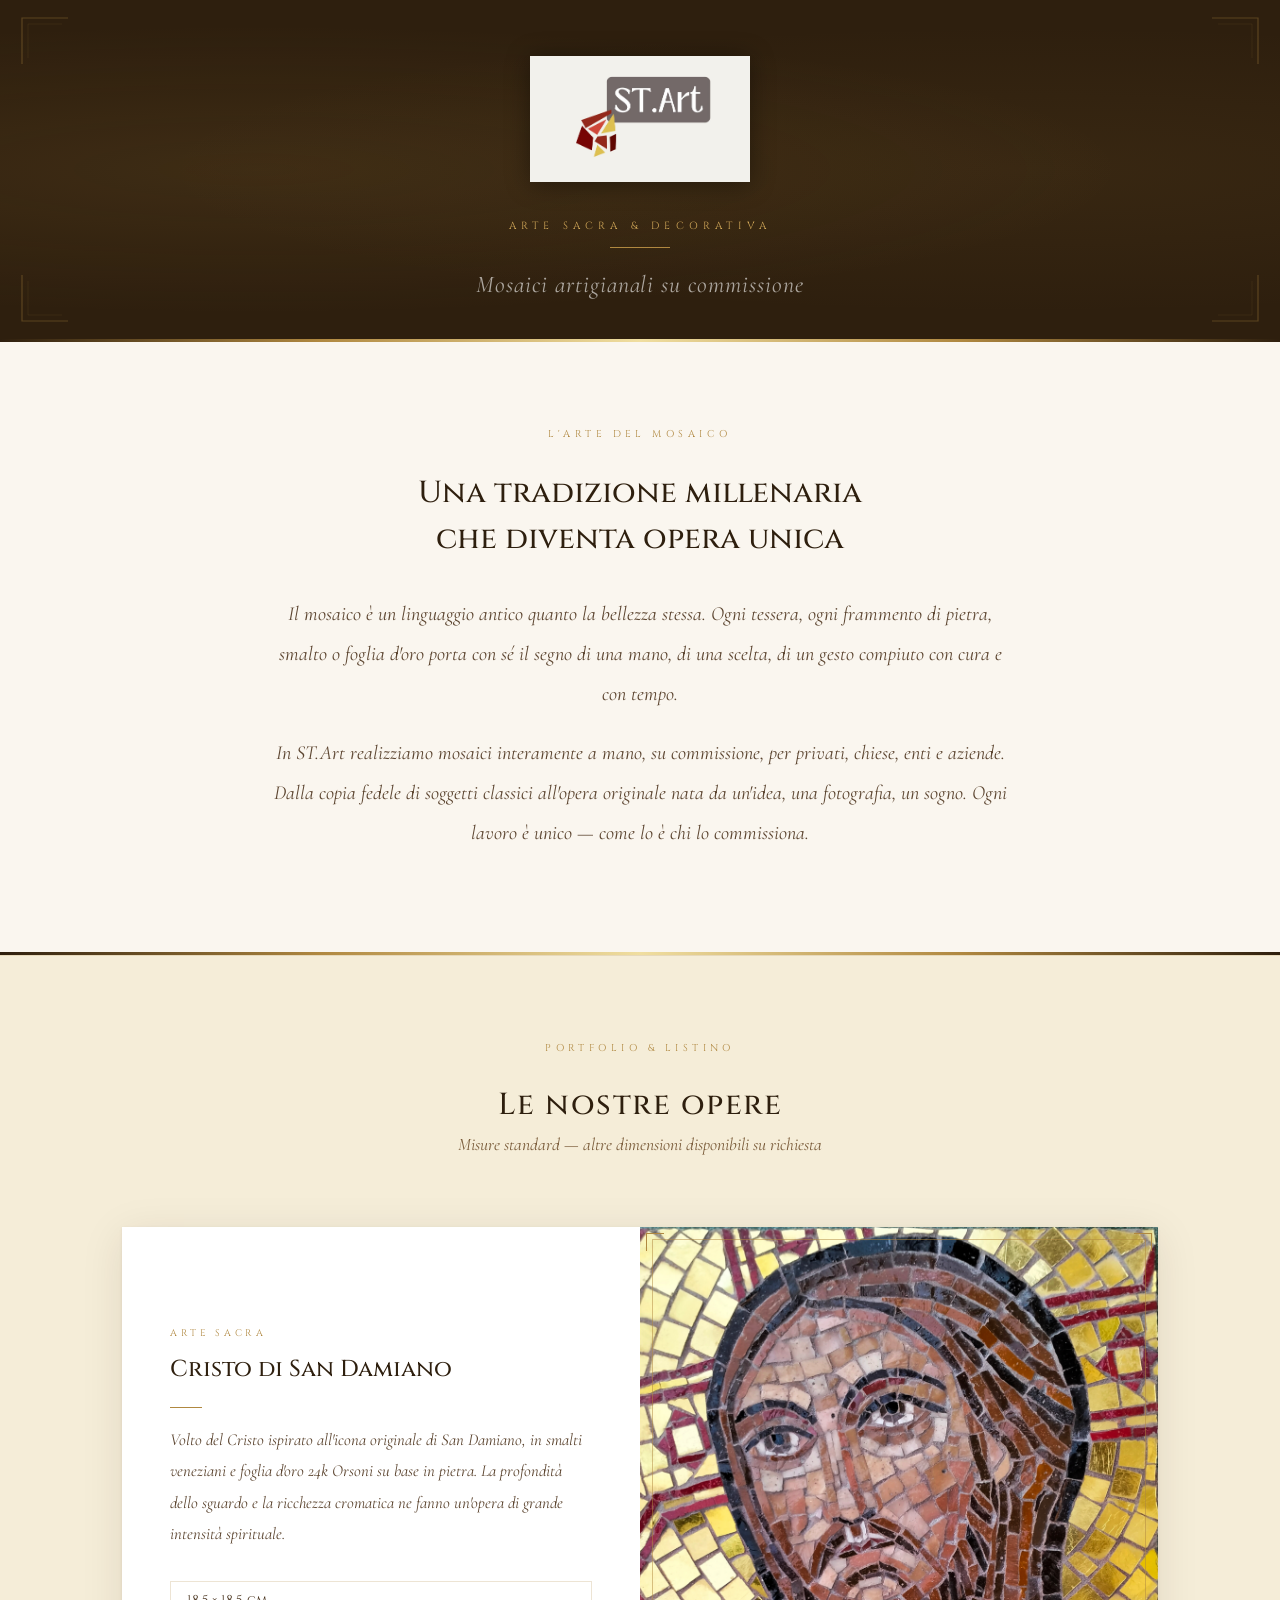
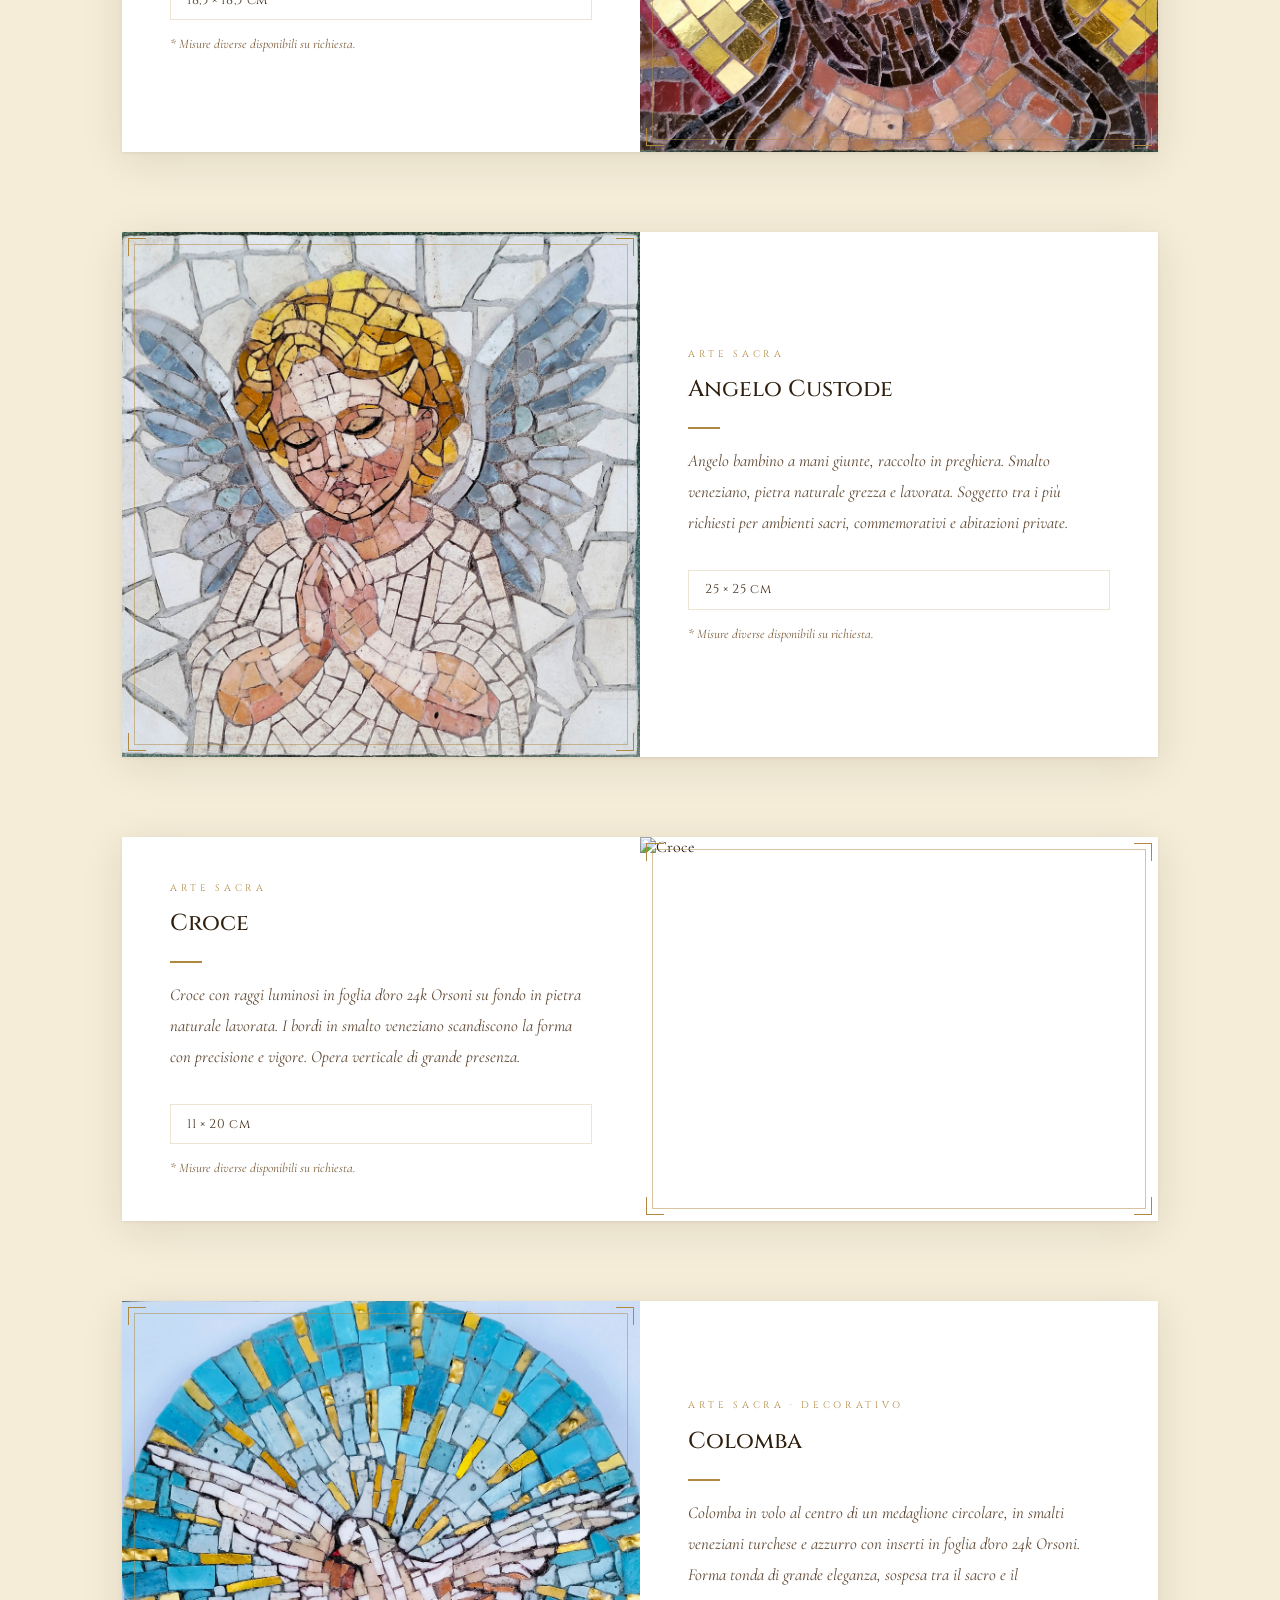
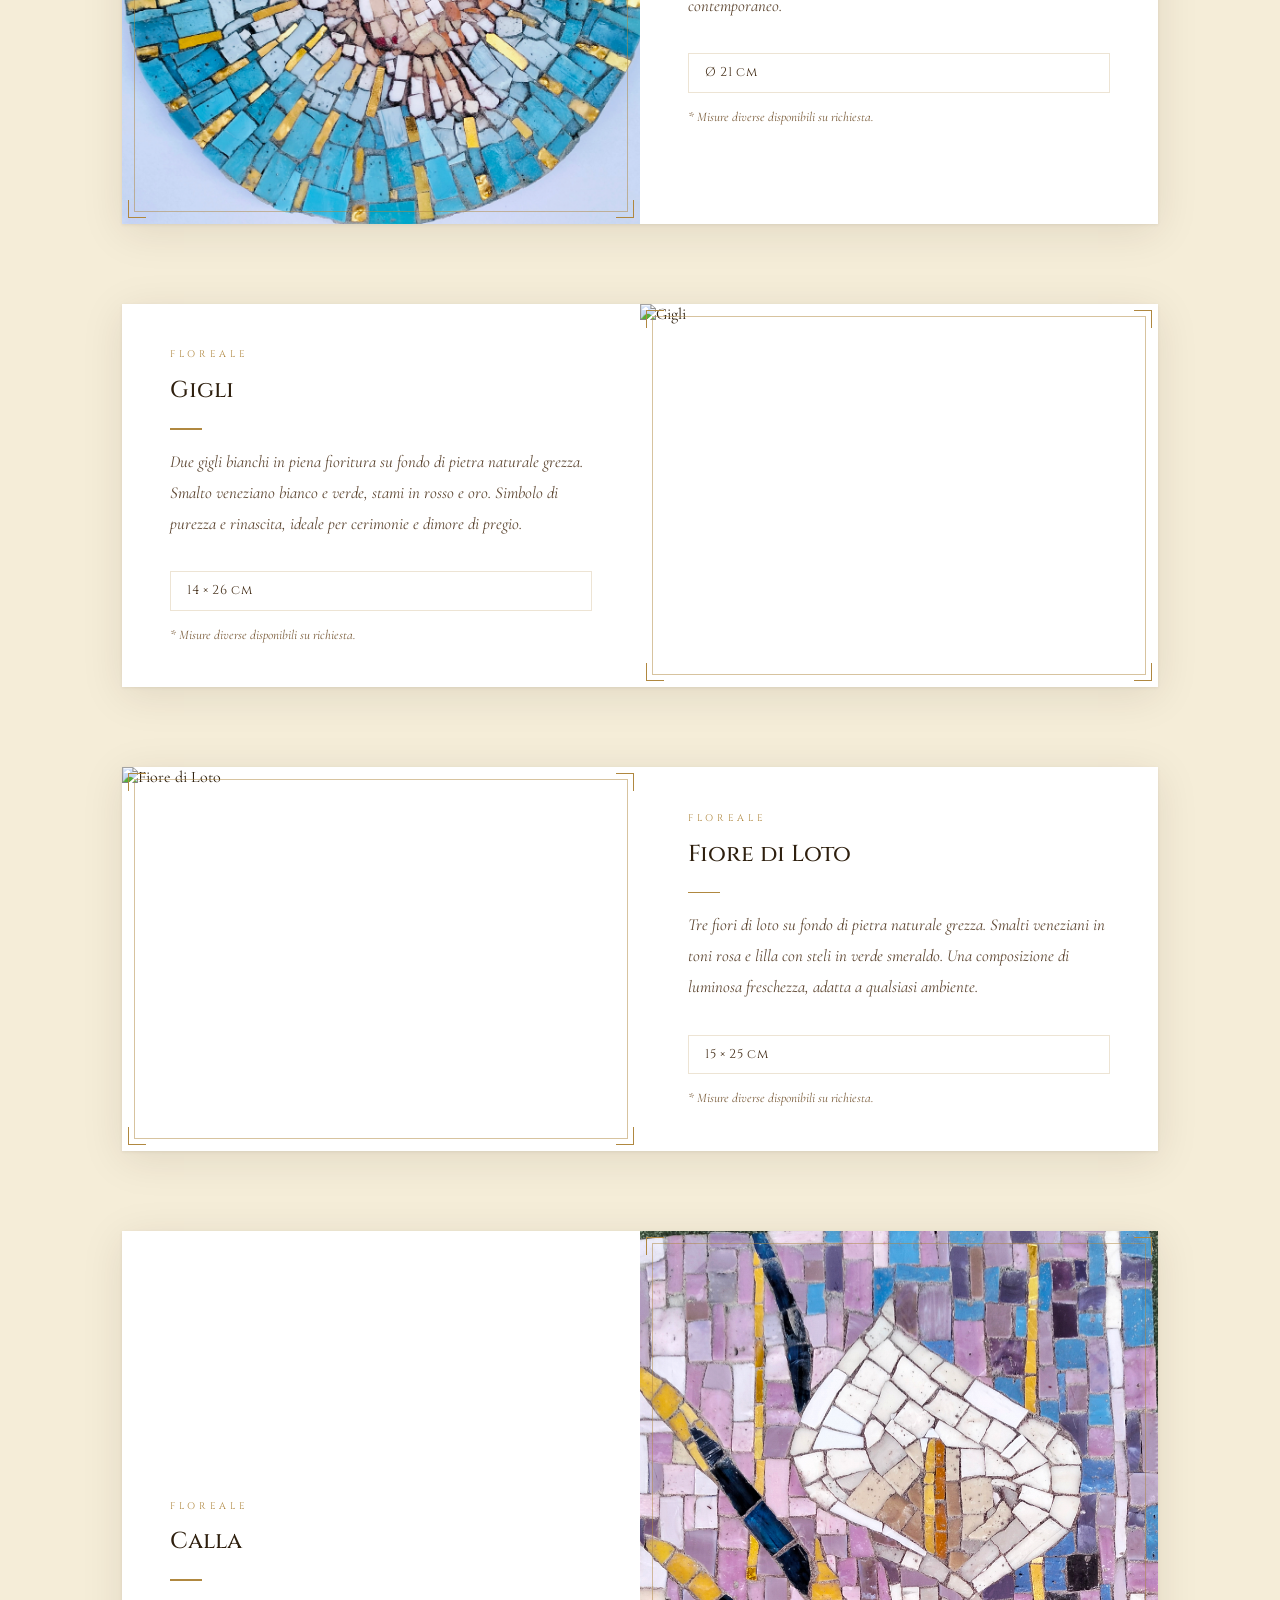
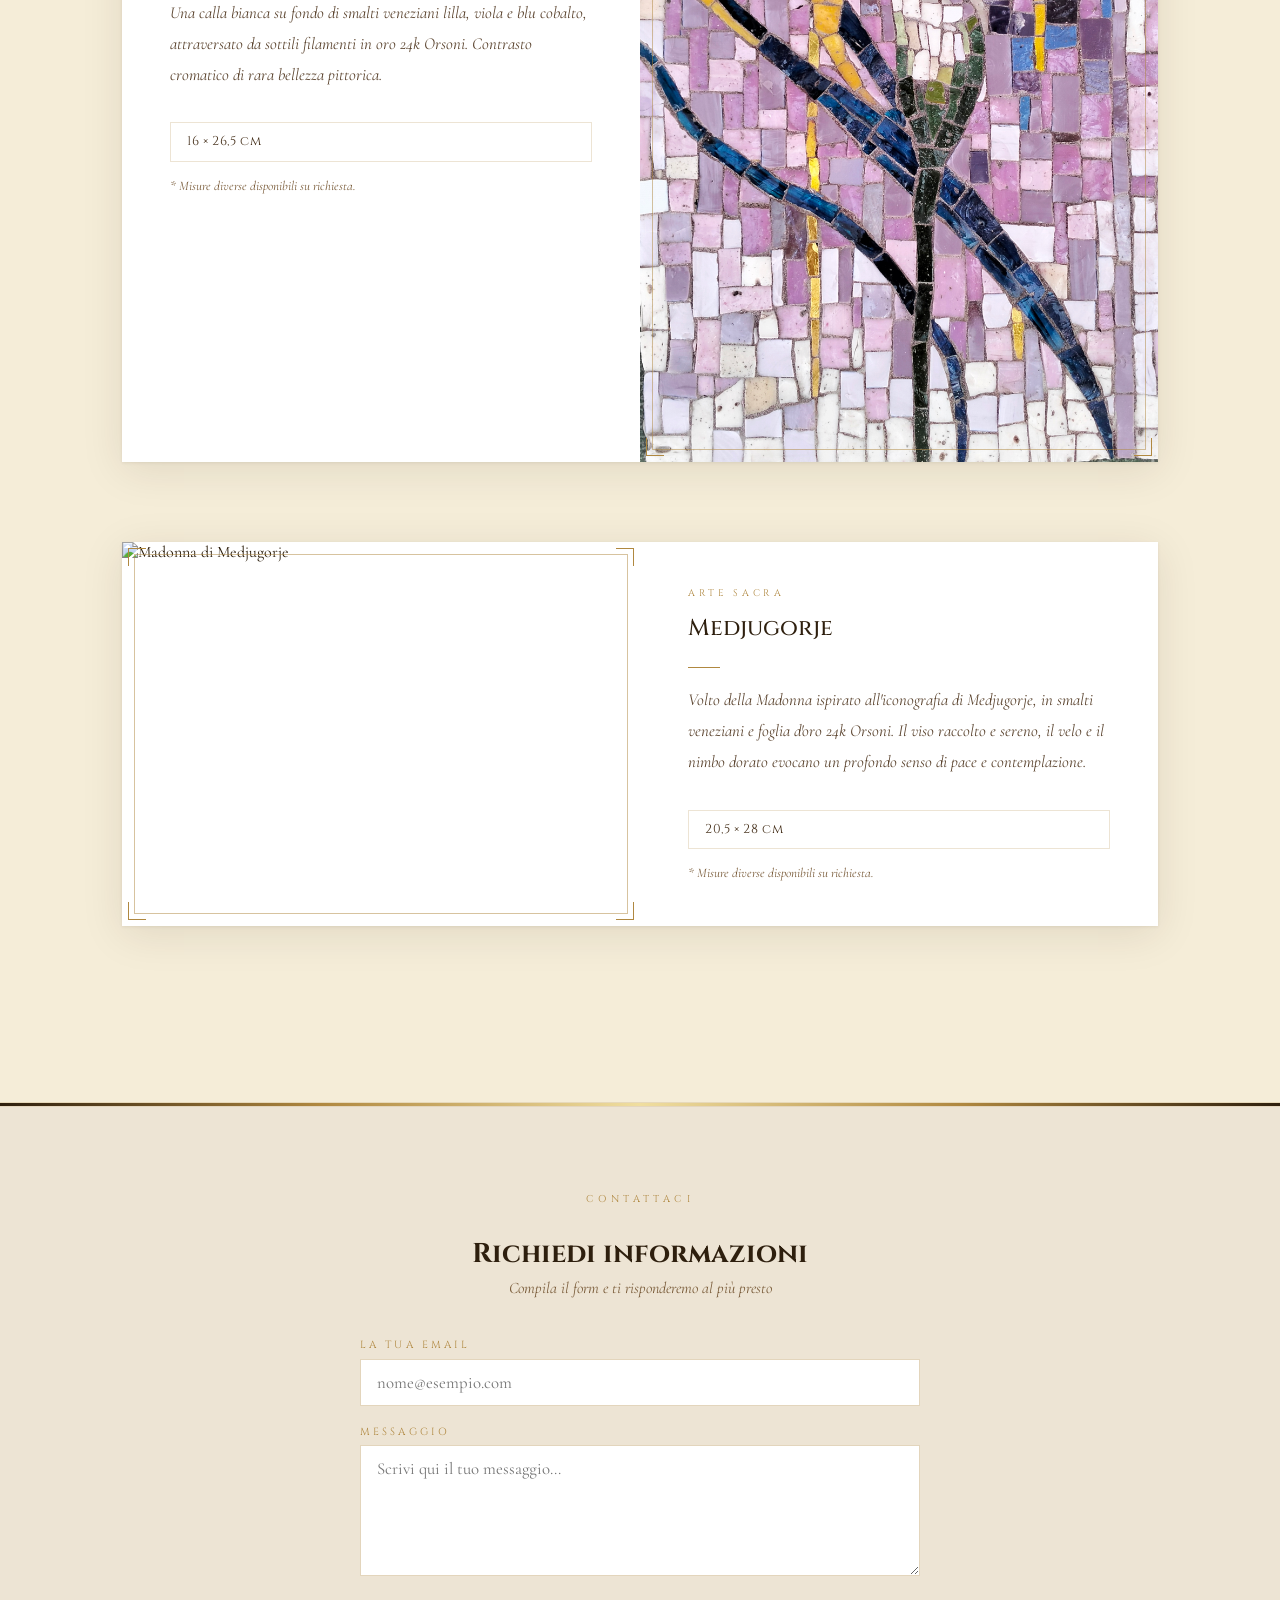
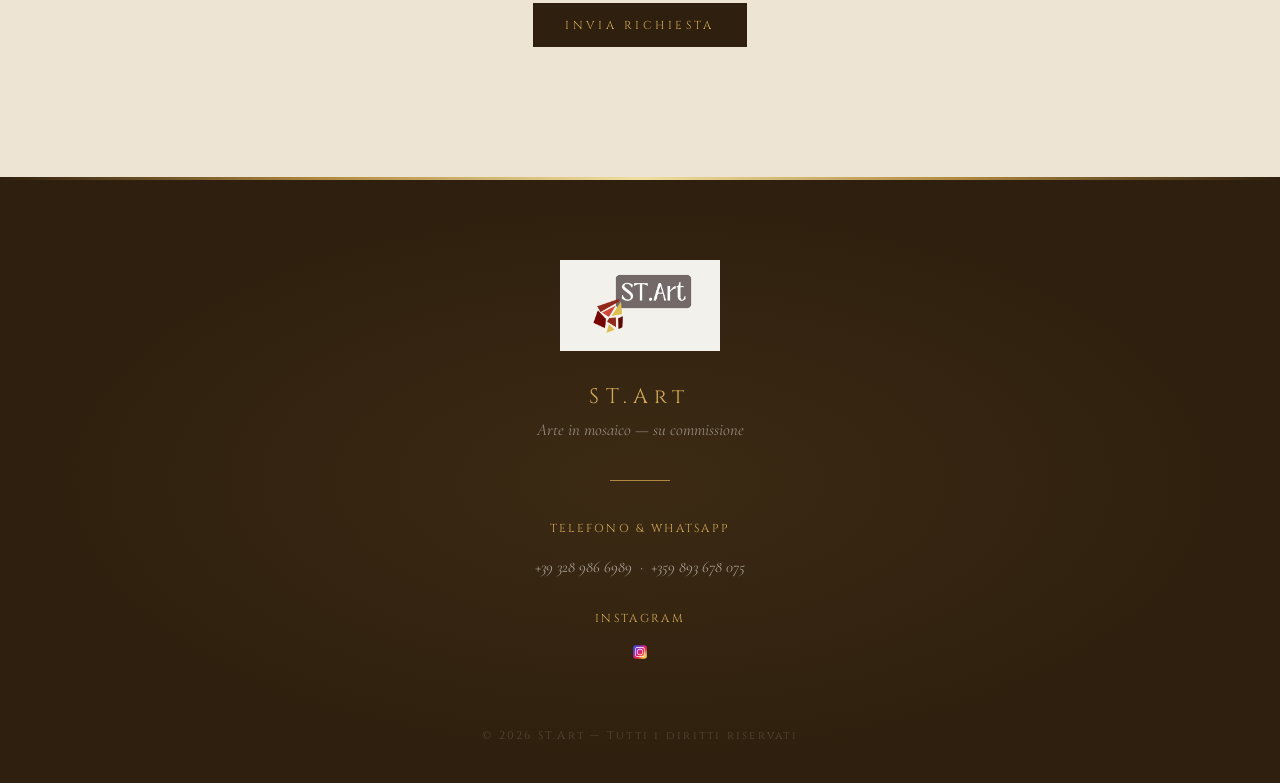
==== index.html @ b6e3ac8e "errore modale corretto" ====
<!DOCTYPE html>
<html lang="it">
<head>
<meta charset="UTF-8">
<meta name="viewport" content="width=device-width, initial-scale=1.0">
<title>ST.Art — Mosaici Artigianali</title>
<link href="https://fonts.googleapis.com/css2?family=Cinzel:wght@400;500;600&family=Cormorant+Garamond:ital,wght@0,300;0,400;0,500;1,300;1,400;1,500&display=swap" rel="stylesheet">
<style>
*, *::before, *::after { box-sizing: border-box; margin: 0; padding: 0; }
:root {
  --oro: #b08840; --oro-luce: #d4aa5a; --oro-pallido: #f0dea0;
  --bruno: #2e1f0e; --bruno-medio: #4a3520; --bruno-chiaro: #7a5c3a;
  --crema: #faf6ef; --crema-scura: #ede4d4; --pergamena: #f5edd8;
  --testo: #2a1c0a; --testo-morbido: #5c4530;
}
html { scroll-behavior: smooth; }
body { font-family: "Cormorant Garamond", Georgia, serif; background: var(--crema); color: var(--testo); overflow-x: hidden; }

/* INTESTAZIONE */
.intestazione { background: var(--bruno); padding: 3.5rem 2rem 2.5rem; text-align: center; position: relative; overflow: hidden; }
.intestazione::before { content: ""; position: absolute; inset: 0; background: radial-gradient(ellipse at 20% 50%, rgba(176,136,64,0.12) 0%, transparent 60%), radial-gradient(ellipse at 80% 50%, rgba(176,136,64,0.08) 0%, transparent 60%); pointer-events: none; }
.ornamento { position: absolute; width: 50px; height: 50px; opacity: 0.35; }
.ornamento svg { width: 100%; height: 100%; }
.ornamento-tl { top: 16px; left: 20px; }
.ornamento-tr { top: 16px; right: 20px; transform: scaleX(-1); }
.ornamento-bl { bottom: 16px; left: 20px; transform: scaleY(-1); }
.ornamento-br { bottom: 16px; right: 20px; transform: scale(-1); }
.logo-wrapper { margin-bottom: 2rem; position: relative; z-index: 1; }
.logo-wrapper img { width: 220px; filter: drop-shadow(0 2px 12px rgba(0,0,0,0.4)); }
.linea-oro { width: 60px; height: 1px; background: var(--oro); margin: 0 auto 1.4rem; }
.intestazione-sottotitolo { font-family: "Cinzel", serif; font-size: 0.65rem; letter-spacing: 0.5em; color: var(--oro-luce); text-transform: uppercase; margin-bottom: 0.9rem; position: relative; z-index: 1; }
.intestazione-claim { font-family: "Cormorant Garamond", serif; font-style: italic; font-size: clamp(1.1rem, 2vw, 1.5rem); color: rgba(255,255,255,0.6); letter-spacing: 0.04em; position: relative; z-index: 1; }

/* BANDA ORO */
.banda-oro { height: 3px; background: linear-gradient(90deg, var(--bruno) 0%, var(--oro) 25%, var(--oro-pallido) 50%, var(--oro) 75%, var(--bruno) 100%); }

/* INTRO */
.intro { max-width: 820px; margin: 0 auto; padding: 5rem 2.5rem; text-align: center; }
.etichetta { display: inline-block; font-family: "Cinzel", serif; font-size: 0.62rem; letter-spacing: 0.45em; color: var(--oro); text-transform: uppercase; margin-bottom: 1.8rem; }
.intro h2 { font-family: "Cinzel", serif; font-size: clamp(1.3rem, 2.5vw, 1.9rem); font-weight: 500; color: var(--bruno); line-height: 1.5; margin-bottom: 2rem; }
.intro p { font-size: clamp(1.05rem, 1.6vw, 1.25rem); line-height: 2; color: var(--testo-morbido); font-style: italic; margin-bottom: 1.2rem; }

/* CATALOGO */
.sfondo-pergamena { background: var(--pergamena); border-top: 1px solid rgba(176,136,64,0.2); border-bottom: 1px solid rgba(176,136,64,0.2); }
.catalogo { padding: 5rem 2rem 6rem; max-width: 1100px; margin: 0 auto; }
.titolo-sezione { text-align: center; margin-bottom: 4.5rem; }
.titolo-sezione h2 { font-family: "Cinzel", serif; font-size: clamp(1.3rem, 2.5vw, 1.9rem); font-weight: 500; color: var(--bruno); margin-bottom: 0.6rem; letter-spacing: 0.05em; }
.titolo-sezione p { font-style: italic; color: var(--bruno-chiaro); font-size: 1.1rem; }

/* OPERA */
.opera { display: grid; grid-template-columns: 1fr 1fr; margin-bottom: 5rem; box-shadow: 0 1px 3px rgba(46,31,14,0.08), 0 8px 40px rgba(46,31,14,0.1); background: #fff; }
.opera:nth-child(even) { direction: rtl; }
.opera:nth-child(even) > * { direction: ltr; }
@media (max-width: 680px) { .opera, .opera:nth-child(even) { grid-template-columns: 1fr; direction: ltr; } }

.opera-foto-wrapper { position: relative; overflow: hidden; cursor: zoom-in; }
.opera-foto-wrapper::before { content: ""; position: absolute; inset: 12px; border: 1px solid rgba(176,136,64,0.5); z-index: 2; pointer-events: none; }
.opera-foto-wrapper img { width: 100%; height: 100%; min-height: 360px; object-fit: cover; display: block; transition: transform 0.7s ease; }
.opera:hover .opera-foto-wrapper img { transform: scale(1.03); }

.angolo { position: absolute; z-index: 3; width: 18px; height: 18px; border-color: var(--oro); border-style: solid; }
.angolo-tl { top: 6px; left: 6px; border-width: 1.5px 0 0 1.5px; }
.angolo-tr { top: 6px; right: 6px; border-width: 1.5px 1.5px 0 0; }
.angolo-bl { bottom: 6px; left: 6px; border-width: 0 0 1.5px 1.5px; }
.angolo-br { bottom: 6px; right: 6px; border-width: 0 1.5px 1.5px 0; }

.opera-scheda { padding: 2.8rem 3rem; display: flex; flex-direction: column; justify-content: center; background: #fff; }
.opera-categoria { font-family: "Cinzel", serif; font-size: 0.6rem; letter-spacing: 0.38em; color: var(--oro); text-transform: uppercase; margin-bottom: 0.9rem; }
.opera-titolo { font-family: "Cinzel", serif; font-size: clamp(1.1rem, 1.8vw, 1.45rem); font-weight: 500; color: var(--bruno); line-height: 1.3; margin-bottom: 0.4rem; }
.opera-separatore { width: 32px; height: 1.5px; background: var(--oro); margin: 1rem 0; }
.opera-desc { font-size: 1.05rem; line-height: 1.85; color: var(--testo-morbido); font-style: italic; margin-bottom: 2rem; }
.varianti { border: 1px solid var(--crema-scura); }
.variante { padding: 0.65rem 1rem; border-bottom: 1px solid var(--crema-scura); }
.variante:last-child { border-bottom: none; }
.variante-misura { font-family: "Cinzel", serif; font-size: 0.8rem; color: var(--bruno-medio); letter-spacing: 0.05em; }
.nota-prezzi { font-size: 0.82rem; font-style: italic; color: var(--bruno-chiaro); margin-top: 1rem; }

/* LIGHTBOX */
#lb-overlay {
  display: none; position: fixed; inset: 0; z-index: 99999;
  background: rgba(8,4,1,0.96);
  justify-content: center; align-items: center;
  padding: 1rem;
}
#lb-overlay.open { display: flex; }
#lb-box {
  position: relative; display: flex; flex-direction: column;
  align-items: center; gap: 0.8rem;
  max-width: 92vw; max-height: 92vh;
}
#lb-overlay img {
  max-width: 88vw; max-height: 82vh;
  object-fit: contain; display: block;
  box-shadow: 0 0 60px rgba(176,136,64,0.2);
}
#lb-close {
  font-family: "Cinzel", serif; font-size: 0.7rem;
  letter-spacing: 0.35em; text-transform: uppercase;
  color: var(--oro-luce); background: transparent;
  border: 1px solid rgba(176,136,64,0.5);
  padding: 0.35rem 1rem; cursor: pointer;
  align-self: flex-end;
}
#lb-close:hover { background: rgba(176,136,64,0.1); }

/* FORM */
.form-section { background: var(--crema-scura); padding: 5rem 2rem; border-top: 1px solid rgba(176,136,64,0.15); }
.form-inner { max-width: 560px; margin: 0 auto; text-align: center; }
.form-inner h2 { font-family: "Cinzel", serif; font-size: clamp(1.2rem, 2.5vw, 1.7rem); color: var(--bruno); margin-bottom: 0.4rem; }
.form-sottotitolo { font-style: italic; color: var(--bruno-chiaro); font-size: 1rem; margin-bottom: 2.5rem; }
.form-contatti { display: flex; flex-direction: column; gap: 1.2rem; text-align: left; }
.form-gruppo { display: flex; flex-direction: column; gap: 0.4rem; }
.form-label { font-family: "Cinzel", serif; font-size: 0.65rem; letter-spacing: 0.3em; text-transform: uppercase; color: var(--oro); }
.form-input { font-family: "Cormorant Garamond", serif; font-size: 1.05rem; padding: 0.75rem 1rem; border: 1px solid rgba(176,136,64,0.35); background: #fff; color: var(--testo); outline: none; transition: border-color 0.2s; width: 100%; }
.form-input:focus { border-color: var(--oro); }
textarea.form-input { resize: vertical; min-height: 130px; }
.form-btn { font-family: "Cinzel", serif; font-size: 0.72rem; letter-spacing: 0.3em; text-transform: uppercase; padding: 0.9rem 2rem; background: var(--bruno); color: var(--oro-luce); border: none; cursor: pointer; transition: background 0.25s; align-self: center; margin-top: 0.5rem; }
.form-btn:hover { background: var(--bruno-medio); }
.form-btn:disabled { opacity: 0.6; cursor: not-allowed; }
.form-feedback { font-style: italic; font-size: 0.95rem; text-align: center; min-height: 1.4rem; margin-top: 0.5rem; }

/* FOOTER */
.chiusura { background: var(--bruno); padding: 5rem 2rem 2.5rem; text-align: center; position: relative; overflow: hidden; }
.chiusura::before { content: ""; position: absolute; inset: 0; background: radial-gradient(ellipse at center, rgba(176,136,64,0.1) 0%, transparent 70%); }
.chiusura-logo { width: 160px; margin: 0 auto 2rem; position: relative; z-index: 1; display: block; }
.chiusura-nome { font-family: "Cinzel", serif; font-size: 1.3rem; color: var(--oro-luce); letter-spacing: 0.3em; margin-bottom: 0.5rem; position: relative; z-index: 1; }
.chiusura-claim { font-style: italic; color: rgba(255,255,255,0.45); font-size: 1.05rem; margin-bottom: 2.5rem; position: relative; z-index: 1; }
.chiusura-contatti { line-height: 2.8; color: rgba(255,255,255,0.55); font-style: italic; position: relative; z-index: 1; }
.chiusura-contatti strong { color: var(--oro-luce); font-style: normal; font-family: "Cinzel", serif; font-size: 0.72rem; letter-spacing: 0.2em; text-transform: uppercase; font-weight: 400; display: block; margin-top: 0.8rem; }
.chiusura-contatti a { color: rgba(255,255,255,0.6); text-decoration: none; display: inline-flex; align-items: center; gap: 0.5rem; }
.chiusura-contatti a:hover { color: var(--oro-luce); }
.insta-icon { width: 20px; height: 20px; vertical-align: middle; }
.chiusura-copy { margin-top: 3rem; font-size: 0.7rem; color: rgba(255,255,255,0.18); font-family: "Cinzel", serif; letter-spacing: 0.2em; position: relative; z-index: 1; }
</style>
</head>
<body>

<!-- INTESTAZIONE -->
<header class="intestazione">
  <div class="ornamento ornamento-tl"><svg viewBox="0 0 50 50" fill="none"><path d="M2 48L2 2L48 2" stroke="#b08840" stroke-width="1.2"/><path d="M8 42L8 8L42 8" stroke="#b08840" stroke-width="0.6" opacity="0.5"/></svg></div>
  <div class="ornamento ornamento-tr"><svg viewBox="0 0 50 50" fill="none"><path d="M2 48L2 2L48 2" stroke="#b08840" stroke-width="1.2"/><path d="M8 42L8 8L42 8" stroke="#b08840" stroke-width="0.6" opacity="0.5"/></svg></div>
  <div class="ornamento ornamento-bl"><svg viewBox="0 0 50 50" fill="none"><path d="M2 48L2 2L48 2" stroke="#b08840" stroke-width="1.2"/><path d="M8 42L8 8L42 8" stroke="#b08840" stroke-width="0.6" opacity="0.5"/></svg></div>
  <div class="ornamento ornamento-br"><svg viewBox="0 0 50 50" fill="none"><path d="M2 48L2 2L48 2" stroke="#b08840" stroke-width="1.2"/><path d="M8 42L8 8L42 8" stroke="#b08840" stroke-width="0.6" opacity="0.5"/></svg></div>
  <div class="logo-wrapper">
    <img src="[data-uri]" alt="ST.Art">
  </div>
  <p class="intestazione-sottotitolo">Arte sacra &amp; decorativa</p>
  <div class="linea-oro"></div>
  <p class="intestazione-claim">Mosaici artigianali su commissione</p>
</header>

<div class="banda-oro"></div>

<!-- INTRO -->
<section class="intro">
  <span class="etichetta">L'arte del mosaico</span>
  <h2>Una tradizione millenaria<br>che diventa opera unica</h2>
  <p>Il mosaico è un linguaggio antico quanto la bellezza stessa. Ogni tessera, ogni frammento di pietra, smalto o foglia d'oro porta con sé il segno di una mano, di una scelta, di un gesto compiuto con cura e con tempo.</p>
  <p>In ST.Art realizziamo mosaici interamente a mano, su commissione, per privati, chiese, enti e aziende. Dalla copia fedele di soggetti classici all'opera originale nata da un'idea, una fotografia, un sogno. Ogni lavoro è unico — come lo è chi lo commissiona.</p>
</section>

<div class="banda-oro"></div>

<!-- CATALOGO -->
<div class="sfondo-pergamena">
<section class="catalogo">
  <div class="titolo-sezione">
    <span class="etichetta">Portfolio &amp; listino</span>
    <h2>Le nostre opere</h2>
    <p>Misure standard — altre dimensioni disponibili su richiesta</p>
  </div>

  <article class="opera">
    <div class="opera-foto-wrapper" onclick="apriLb(this)">
      <div class="angolo angolo-tl"></div><div class="angolo angolo-tr"></div><div class="angolo angolo-bl"></div><div class="angolo angolo-br"></div>
      <img src="immagini/gesusandamiano.jpg" alt="Cristo di San Damiano">
    </div>
    <div class="opera-scheda">
      <div class="opera-categoria">Arte Sacra</div>
      <h3 class="opera-titolo">Cristo di San Damiano</h3>
      <div class="opera-separatore"></div>
      <p class="opera-desc">Volto del Cristo ispirato all'icona originale di San Damiano, in smalti veneziani e foglia d'oro 24k Orsoni su base in pietra. La profondità dello sguardo e la ricchezza cromatica ne fanno un'opera di grande intensità spirituale.</p>
      <div class="varianti"><div class="variante"><div class="variante-misura">18,5 × 18,5 cm</div></div></div>
      <p class="nota-prezzi">* Misure diverse disponibili su richiesta.</p>
    </div>
  </article>

  <article class="opera">
    <div class="opera-foto-wrapper" onclick="apriLb(this)">
      <div class="angolo angolo-tl"></div><div class="angolo angolo-tr"></div><div class="angolo angolo-bl"></div><div class="angolo angolo-br"></div>
      <img src="immagini/angelo.jpg" alt="Angelo Custode">
    </div>
    <div class="opera-scheda">
      <div class="opera-categoria">Arte Sacra</div>
      <h3 class="opera-titolo">Angelo Custode</h3>
      <div class="opera-separatore"></div>
      <p class="opera-desc">Angelo bambino a mani giunte, raccolto in preghiera. Smalto veneziano, pietra naturale grezza e lavorata. Soggetto tra i più richiesti per ambienti sacri, commemorativi e abitazioni private.</p>
      <div class="varianti"><div class="variante"><div class="variante-misura">25 × 25 cm</div></div></div>
      <p class="nota-prezzi">* Misure diverse disponibili su richiesta.</p>
    </div>
  </article>

  <article class="opera">
    <div class="opera-foto-wrapper" onclick="apriLb(this)">
      <div class="angolo angolo-tl"></div><div class="angolo angolo-tr"></div><div class="angolo angolo-bl"></div><div class="angolo angolo-br"></div>
      <img src="immagini/croce.jpg" alt="Croce">
    </div>
    <div class="opera-scheda">
      <div class="opera-categoria">Arte Sacra</div>
      <h3 class="opera-titolo">Croce</h3>
      <div class="opera-separatore"></div>
      <p class="opera-desc">Croce con raggi luminosi in foglia d'oro 24k Orsoni su fondo in pietra naturale lavorata. I bordi in smalto veneziano scandiscono la forma con precisione e vigore. Opera verticale di grande presenza.</p>
      <div class="varianti"><div class="variante"><div class="variante-misura">11 × 20 cm</div></div></div>
      <p class="nota-prezzi">* Misure diverse disponibili su richiesta.</p>
    </div>
  </article>

  <article class="opera">
    <div class="opera-foto-wrapper" onclick="apriLb(this)">
      <div class="angolo angolo-tl"></div><div class="angolo angolo-tr"></div><div class="angolo angolo-bl"></div><div class="angolo angolo-br"></div>
      <img src="immagini/colomba.jpg" alt="Colomba">
    </div>
    <div class="opera-scheda">
      <div class="opera-categoria">Arte Sacra · Decorativo</div>
      <h3 class="opera-titolo">Colomba</h3>
      <div class="opera-separatore"></div>
      <p class="opera-desc">Colomba in volo al centro di un medaglione circolare, in smalti veneziani turchese e azzurro con inserti in foglia d'oro 24k Orsoni. Forma tonda di grande eleganza, sospesa tra il sacro e il contemporaneo.</p>
      <div class="varianti"><div class="variante"><div class="variante-misura">Ø 21 cm</div></div></div>
      <p class="nota-prezzi">* Misure diverse disponibili su richiesta.</p>
    </div>
  </article>

  <article class="opera">
    <div class="opera-foto-wrapper" onclick="apriLb(this)">
      <div class="angolo angolo-tl"></div><div class="angolo angolo-tr"></div><div class="angolo angolo-bl"></div><div class="angolo angolo-br"></div>
      <img src="immagini/giglio.jpg" alt="Gigli">
    </div>
    <div class="opera-scheda">
      <div class="opera-categoria">Floreale</div>
      <h3 class="opera-titolo">Gigli</h3>
      <div class="opera-separatore"></div>
      <p class="opera-desc">Due gigli bianchi in piena fioritura su fondo di pietra naturale grezza. Smalto veneziano bianco e verde, stami in rosso e oro. Simbolo di purezza e rinascita, ideale per cerimonie e dimore di pregio.</p>
      <div class="varianti"><div class="variante"><div class="variante-misura">14 × 26 cm</div></div></div>
      <p class="nota-prezzi">* Misure diverse disponibili su richiesta.</p>
    </div>
  </article>

  <article class="opera">
    <div class="opera-foto-wrapper" onclick="apriLb(this)">
      <div class="angolo angolo-tl"></div><div class="angolo angolo-tr"></div><div class="angolo angolo-bl"></div><div class="angolo angolo-br"></div>
      <img src="immagini/fiorediloto.jpg" alt="Fiore di Loto">
    </div>
    <div class="opera-scheda">
      <div class="opera-categoria">Floreale</div>
      <h3 class="opera-titolo">Fiore di Loto</h3>
      <div class="opera-separatore"></div>
      <p class="opera-desc">Tre fiori di loto su fondo di pietra naturale grezza. Smalti veneziani in toni rosa e lilla con steli in verde smeraldo. Una composizione di luminosa freschezza, adatta a qualsiasi ambiente.</p>
      <div class="varianti"><div class="variante"><div class="variante-misura">15 × 25 cm</div></div></div>
      <p class="nota-prezzi">* Misure diverse disponibili su richiesta.</p>
    </div>
  </article>

  <article class="opera">
    <div class="opera-foto-wrapper" onclick="apriLb(this)">
      <div class="angolo angolo-tl"></div><div class="angolo angolo-tr"></div><div class="angolo angolo-bl"></div><div class="angolo angolo-br"></div>
      <img src="immagini/callafondoviola.jpg" alt="Calla">
    </div>
    <div class="opera-scheda">
      <div class="opera-categoria">Floreale</div>
      <h3 class="opera-titolo">Calla</h3>
      <div class="opera-separatore"></div>
      <p class="opera-desc">Una calla bianca su fondo di smalti veneziani lilla, viola e blu cobalto, attraversato da sottili filamenti in oro 24k Orsoni. Contrasto cromatico di rara bellezza pittorica.</p>
      <div class="varianti"><div class="variante"><div class="variante-misura">16 × 26,5 cm</div></div></div>
      <p class="nota-prezzi">* Misure diverse disponibili su richiesta.</p>
    </div>
  </article>

  <article class="opera">
    <div class="opera-foto-wrapper" onclick="apriLb(this)">
      <div class="angolo angolo-tl"></div><div class="angolo angolo-tr"></div><div class="angolo angolo-bl"></div><div class="angolo angolo-br"></div>
      <img src="immagini/madonna_medjugorie.jpg" alt="Madonna di Medjugorje">
    </div>
    <div class="opera-scheda">
      <div class="opera-categoria">Arte Sacra</div>
      <h3 class="opera-titolo">Medjugorje</h3>
      <div class="opera-separatore"></div>
      <p class="opera-desc">Volto della Madonna ispirato all'iconografia di Medjugorje, in smalti veneziani e foglia d'oro 24k Orsoni. Il viso raccolto e sereno, il velo e il nimbo dorato evocano un profondo senso di pace e contemplazione.</p>
      <div class="varianti"><div class="variante"><div class="variante-misura">20,5 × 28 cm</div></div></div>
      <p class="nota-prezzi">* Misure diverse disponibili su richiesta.</p>
    </div>
  </article>

</section>
</div>

<div class="banda-oro"></div>

<!-- FORM CONTATTI -->
<section class="form-section">
  <div class="form-inner">
    <span class="etichetta">Contattaci</span>
    <h2>Richiedi informazioni</h2>
    <p class="form-sottotitolo">Compila il form e ti risponderemo al più presto</p>
    <form class="form-contatti" onsubmit="inviaForm(event)">
      <div class="form-gruppo">
        <label class="form-label">La tua email</label>
        <input type="email" class="form-input" placeholder="nome@esempio.com" required id="f-email">
      </div>
      <div class="form-gruppo">
        <label class="form-label">Messaggio</label>
        <textarea class="form-input" id="f-msg" rows="5" placeholder="Scrivi qui il tuo messaggio..." required></textarea>
      </div>
      <button type="submit" class="form-btn" id="f-btn">Invia richiesta</button>
      <p class="form-feedback" id="form-feedback"></p>
    </form>
  </div>
</section>

<div class="banda-oro"></div>

<!-- FOOTER -->
<footer class="chiusura">
  <img class="chiusura-logo" src="[data-uri]" alt="ST.Art">
  <div class="chiusura-nome">ST.Art</div>
  <p class="chiusura-claim">Arte in mosaico — su commissione</p>
  <div class="linea-oro" style="margin-bottom:2rem;"></div>
  <div class="chiusura-contatti">
    <strong>Telefono &amp; WhatsApp</strong>
    +39 328 986 6989 &nbsp;·&nbsp; +359 893 678 075
    <strong>Instagram</strong>
    <a href="https://www.instagram.com/st.art_mosaici" target="_blank" rel="noopener">
      <img class="insta-icon" src="[data-uri]" alt="Instagram">
    </a>
  </div>
  <div class="chiusura-copy">© 2026 ST.Art — Tutti i diritti riservati</div>
</footer>

<!-- LIGHTBOX -->
<div id="lb-overlay">
  <div id="lb-box">
    <button id="lb-close">✕ Chiudi</button>
    <img id="lb-img" src="" alt="Opera in dettaglio">
  </div>
</div>

<!-- EmailJS -->
<script src="https://cdn.jsdelivr.net/npm/@emailjs/browser@4/dist/email.min.js"></script>
<script>
  emailjs.init({ publicKey: "YOUR_PUBLIC_KEY" });

  // LIGHTBOX — semplice e diretto
  var lbOverlay, lbImg, lbClose;

  function apriLb(wrapper) {
    lbImg.src = wrapper.querySelector("img").src;
    lbOverlay.classList.add("open");
    document.body.style.overflow = "hidden";
  }

  function chiudiLb() {
    lbOverlay.classList.remove("open");
    lbImg.src = "";
    document.body.style.overflow = "";
  }

  document.addEventListener("DOMContentLoaded", function() {
    lbOverlay = document.getElementById("lb-overlay");
    lbImg     = document.getElementById("lb-img");
    lbClose   = document.getElementById("lb-close");

    lbClose.addEventListener("click", chiudiLb);
    lbOverlay.addEventListener("click", function(e) {
      if (e.target === lbOverlay) chiudiLb();
    });
    document.addEventListener("keydown", function(e) {
      if (e.key === "Escape") chiudiLb();
    });
  });

  // FORM
  function inviaForm(e) {
    e.preventDefault();
    var btn      = document.getElementById("f-btn");
    var feedback = document.getElementById("form-feedback");
    btn.textContent = "Invio in corso...";
    btn.disabled = true;
    emailjs.send("YOUR_SERVICE_ID", "YOUR_TEMPLATE_ID", {
      from_email: document.getElementById("f-email").value,
      message:    document.getElementById("f-msg").value
    }).then(function() {
      feedback.style.color = "#b08840";
      feedback.textContent = "Messaggio inviato con successo!";
      e.target.reset();
      btn.textContent = "Invia richiesta";
      btn.disabled = false;
    }, function() {
      feedback.style.color = "#c0392b";
      feedback.textContent = "Errore nell\'invio. Scrivi a info.start.lab@gmail.com";
      btn.textContent = "Invia richiesta";
      btn.disabled = false;
    });
  }
</script>
</body>
</html>
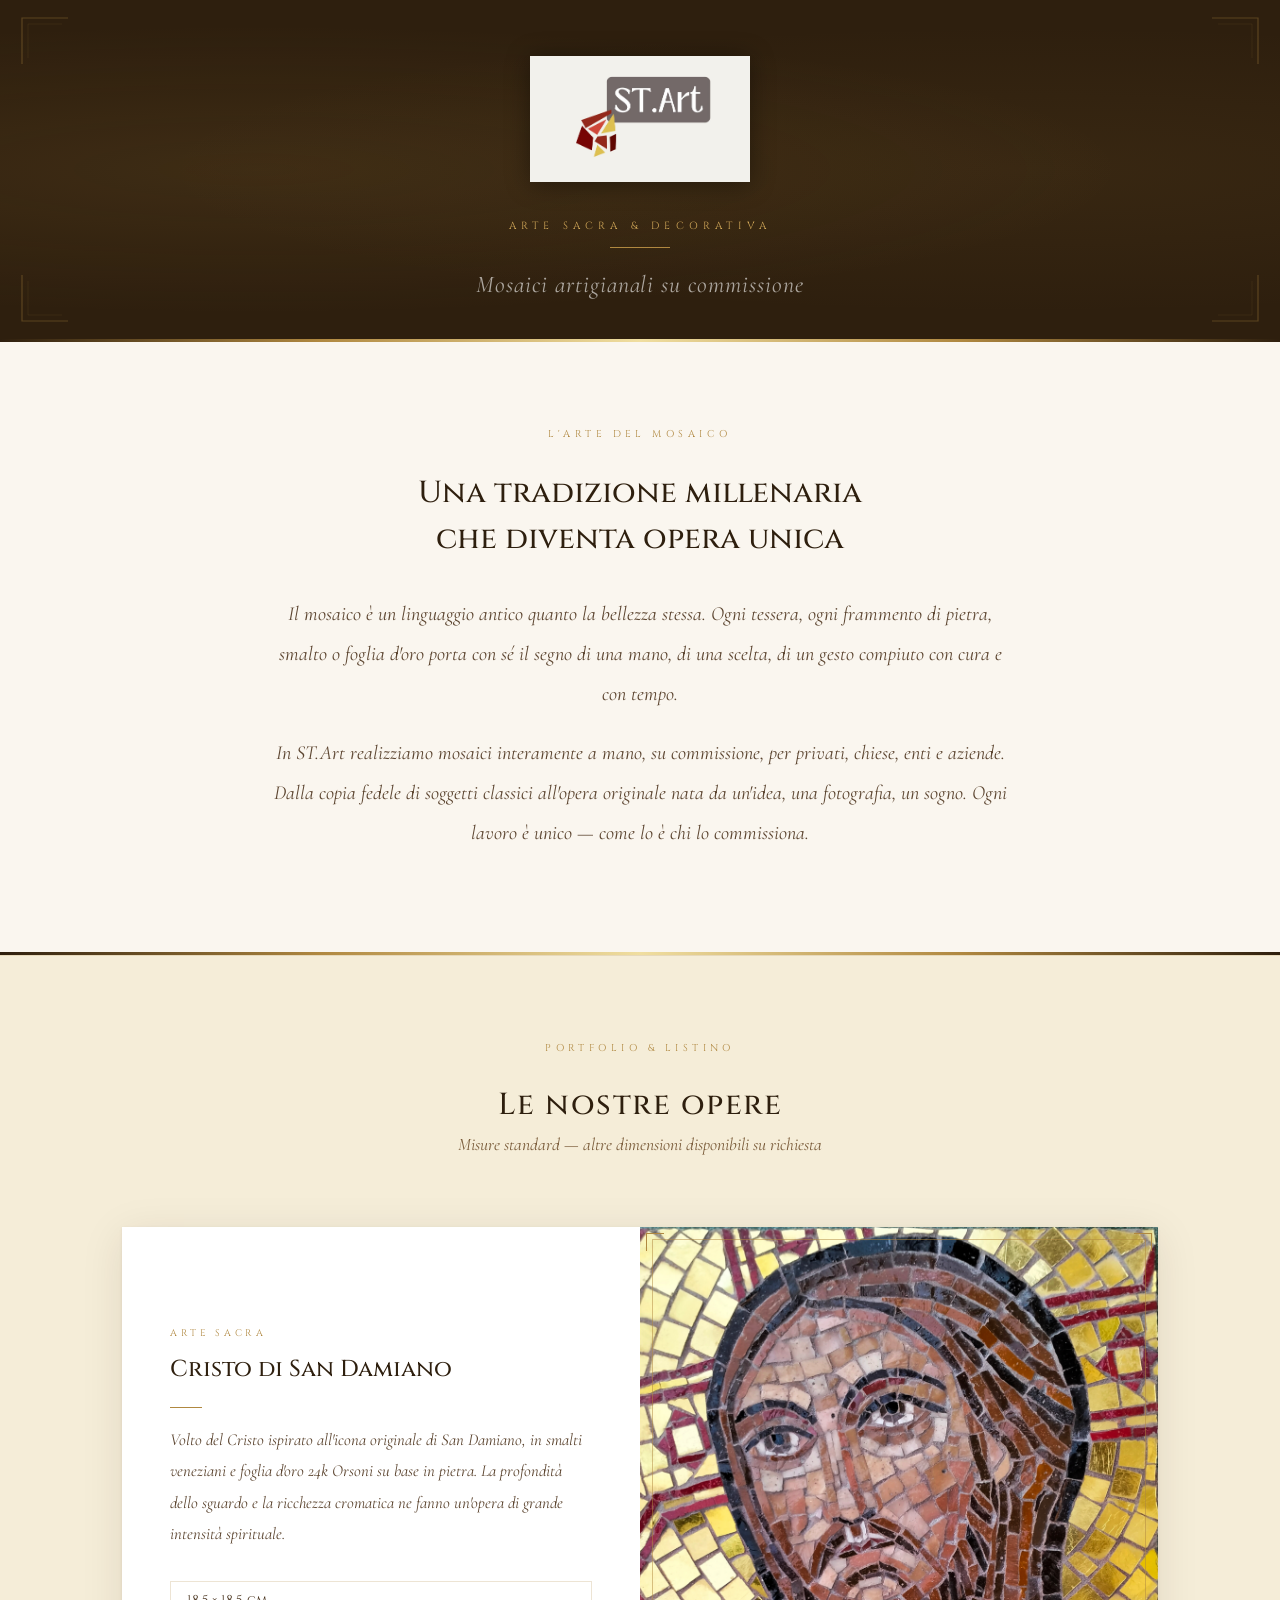
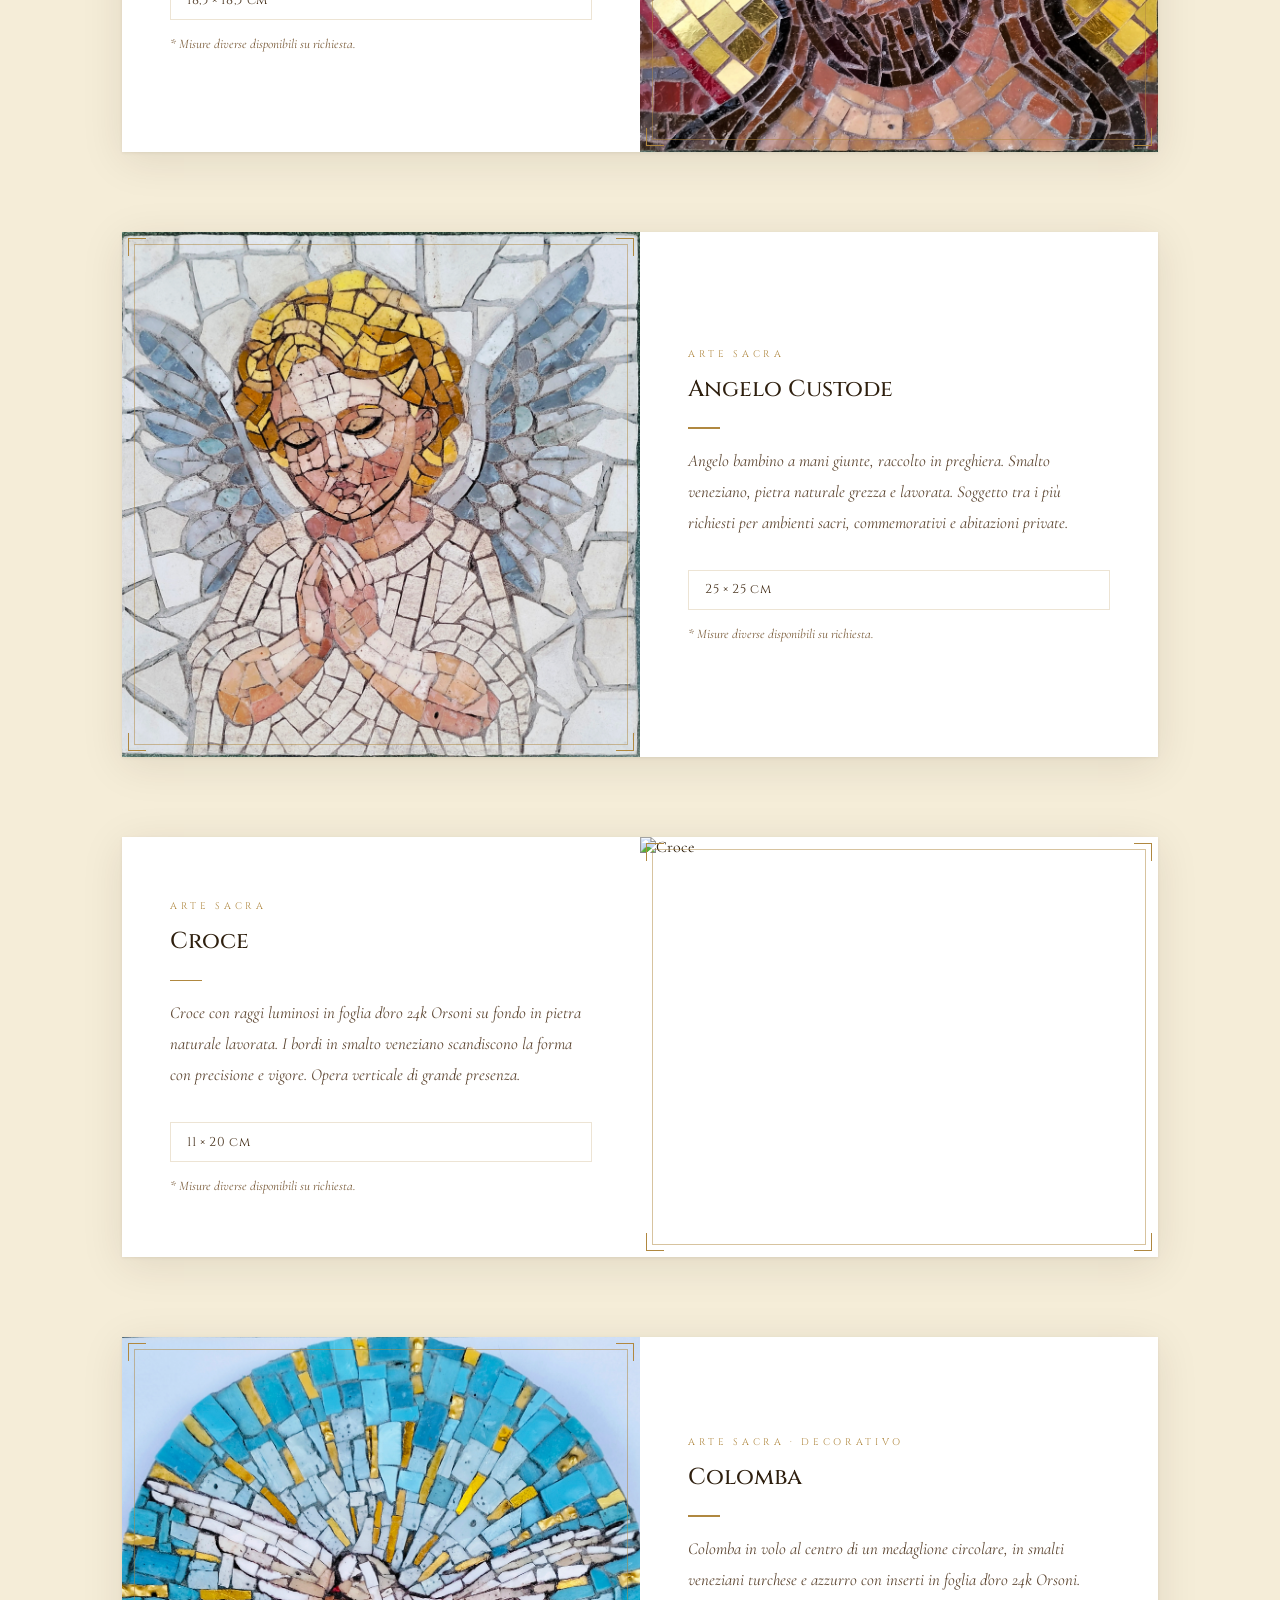
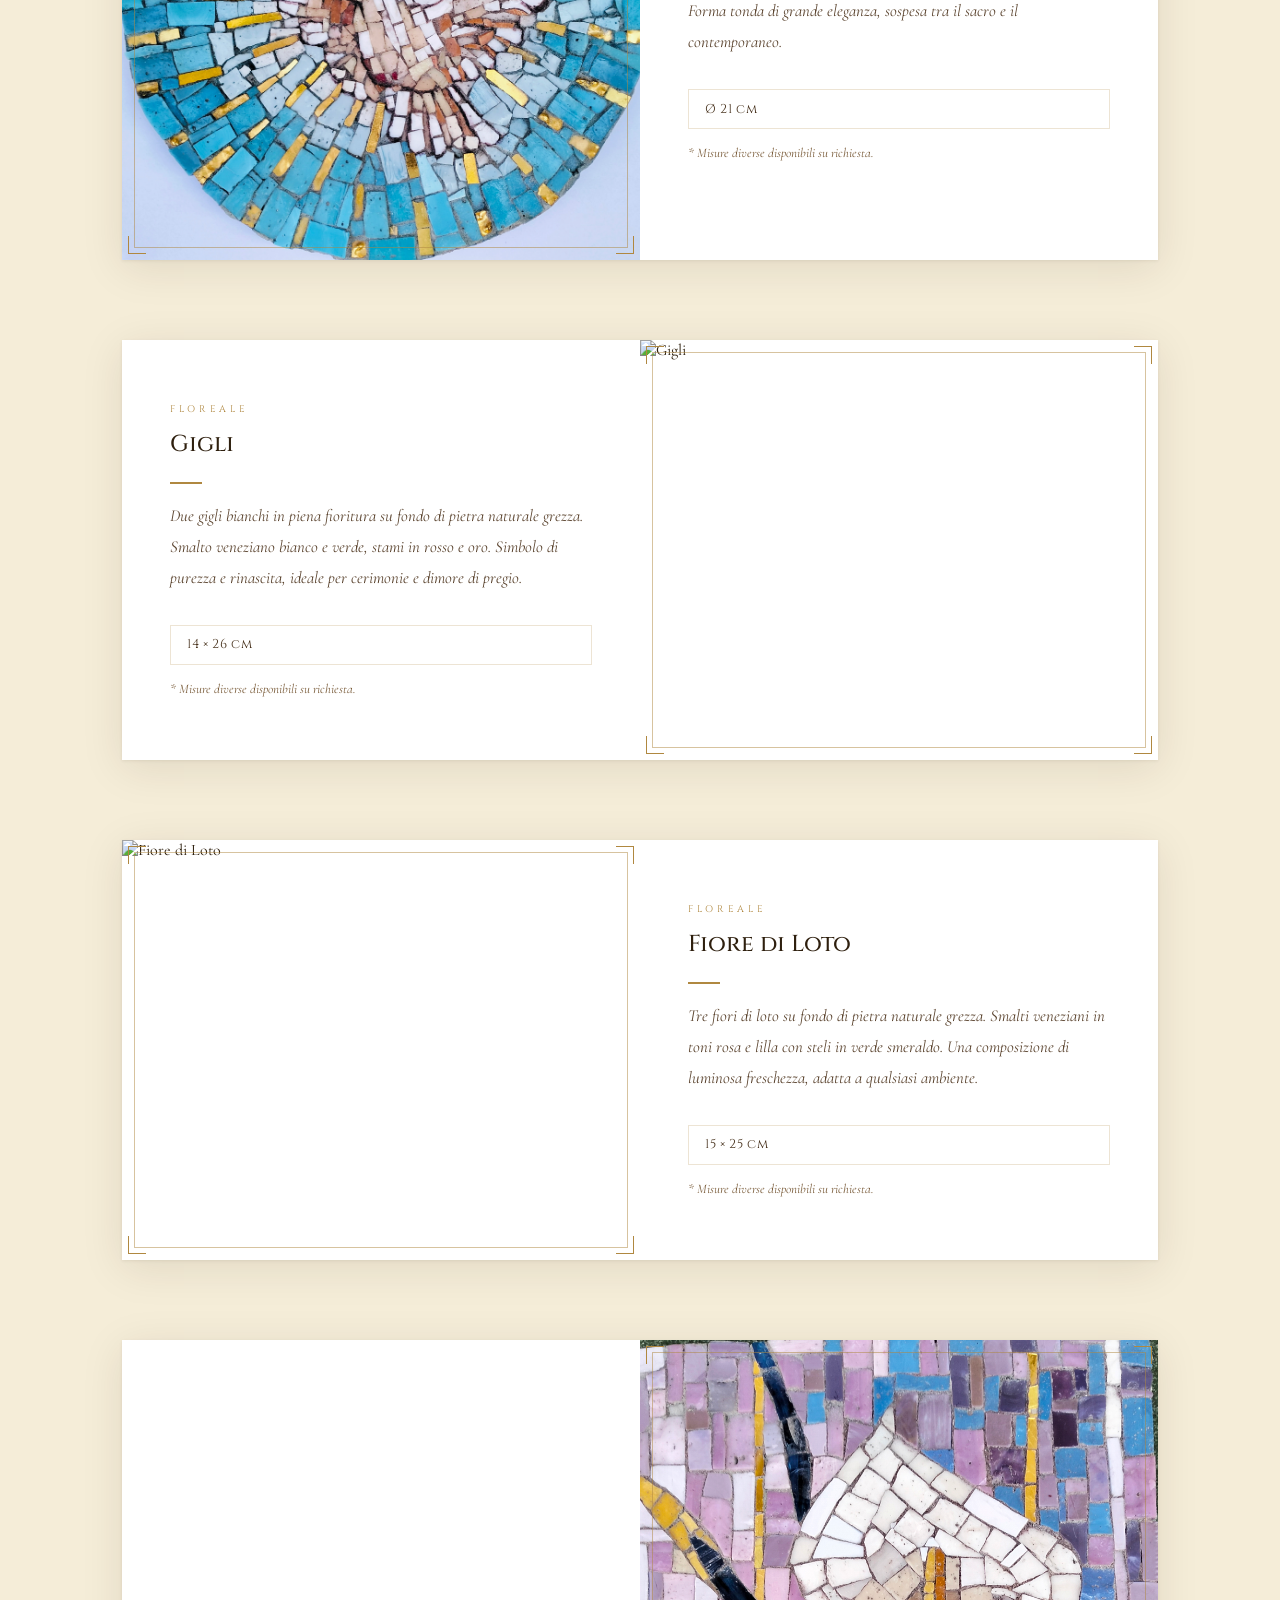
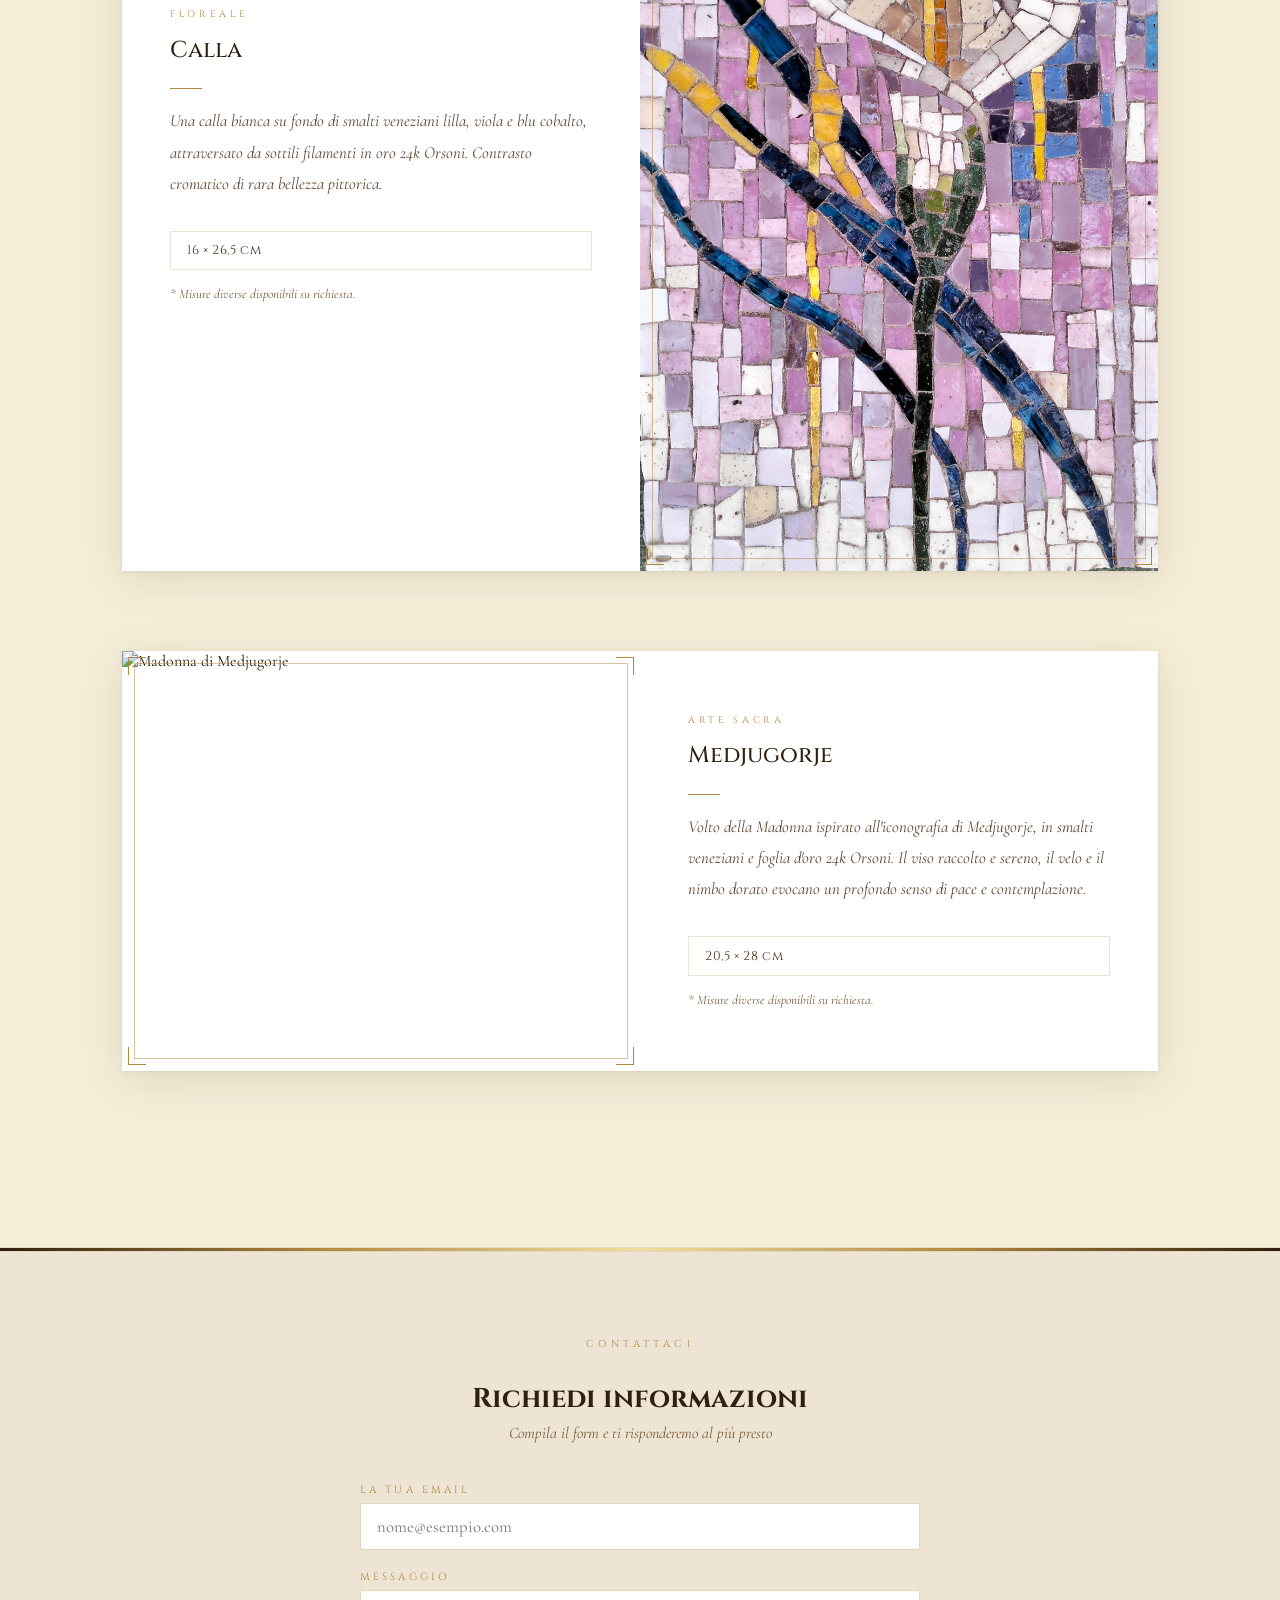
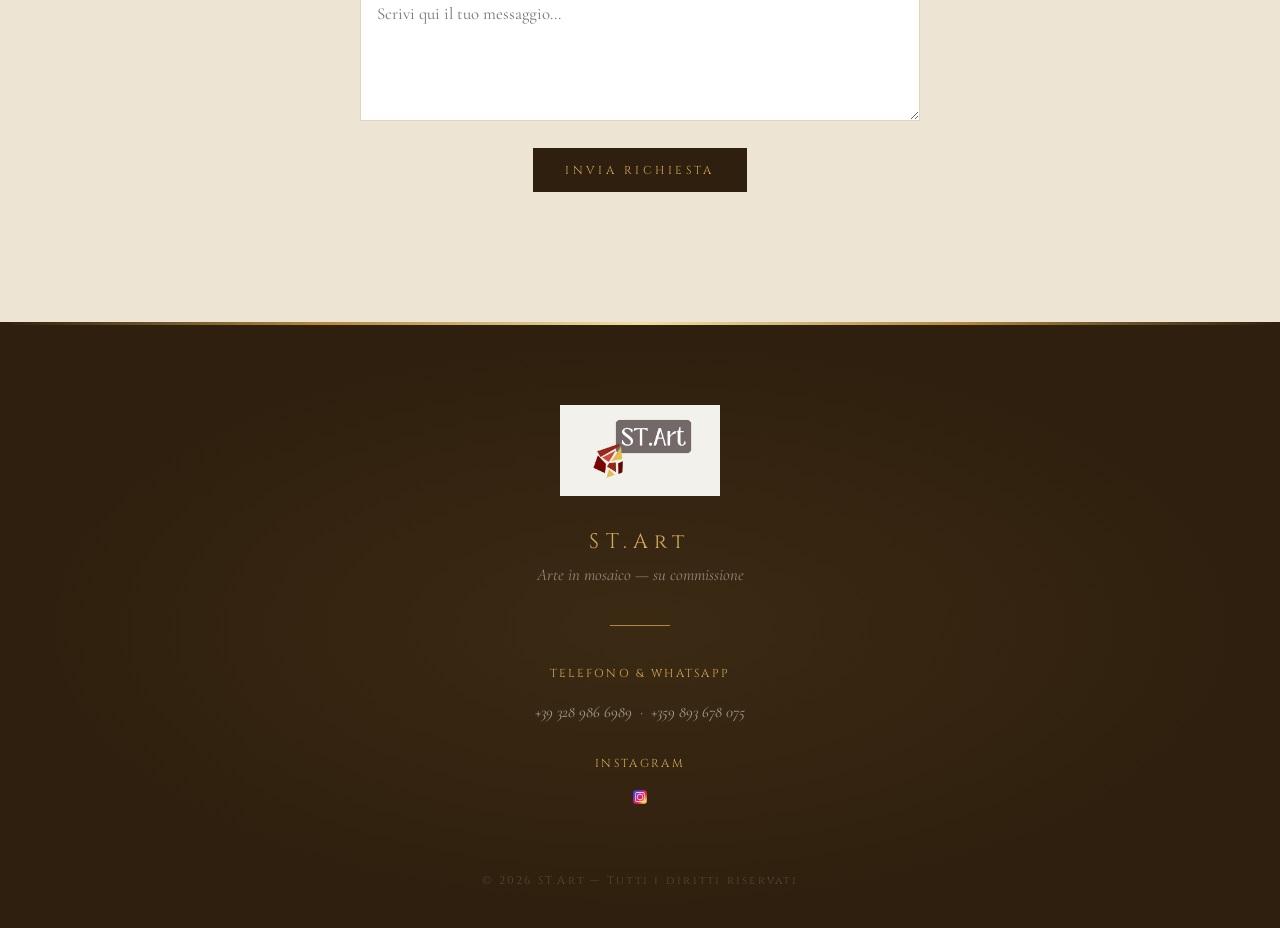
==== commit 9f5cd30e: "blocchi uguali" ====
--- a/index.html
+++ b/index.html
@@ -48,14 +48,14 @@
 .titolo-sezione p { font-style: italic; color: var(--bruno-chiaro); font-size: 1.1rem; }
 
 /* OPERA */
-.opera { display: grid; grid-template-columns: 1fr 1fr; margin-bottom: 5rem; box-shadow: 0 1px 3px rgba(46,31,14,0.08), 0 8px 40px rgba(46,31,14,0.1); background: #fff; }
+.opera { display: grid; grid-template-columns: 1fr 1fr; margin-bottom: 5rem; box-shadow: 0 1px 3px rgba(46,31,14,0.08), 0 8px 40px rgba(46,31,14,0.1); background: #fff; min-height: 420px; }
 .opera:nth-child(even) { direction: rtl; }
 .opera:nth-child(even) > * { direction: ltr; }
 @media (max-width: 680px) { .opera, .opera:nth-child(even) { grid-template-columns: 1fr; direction: ltr; } }
 
-.opera-foto-wrapper { position: relative; overflow: hidden; cursor: zoom-in; }
+.opera-foto-wrapper { position: relative; overflow: hidden; cursor: zoom-in; min-height: 420px; }
 .opera-foto-wrapper::before { content: ""; position: absolute; inset: 12px; border: 1px solid rgba(176,136,64,0.5); z-index: 2; pointer-events: none; }
-.opera-foto-wrapper img { width: 100%; height: 100%; min-height: 360px; object-fit: cover; display: block; transition: transform 0.7s ease; }
+.opera-foto-wrapper img { width: 100%; height: 100%; object-fit: cover; display: block; transition: transform 0.7s ease; }
 .opera:hover .opera-foto-wrapper img { transform: scale(1.03); }
 
 .angolo { position: absolute; z-index: 3; width: 18px; height: 18px; border-color: var(--oro); border-style: solid; }
@@ -64,7 +64,7 @@
 .angolo-bl { bottom: 6px; left: 6px; border-width: 0 0 1.5px 1.5px; }
 .angolo-br { bottom: 6px; right: 6px; border-width: 0 1.5px 1.5px 0; }
 
-.opera-scheda { padding: 2.8rem 3rem; display: flex; flex-direction: column; justify-content: center; background: #fff; }
+.opera-scheda { padding: 2.8rem 3rem; display: flex; flex-direction: column; justify-content: center; background: #fff; min-height: 420px; }
 .opera-categoria { font-family: "Cinzel", serif; font-size: 0.6rem; letter-spacing: 0.38em; color: var(--oro); text-transform: uppercase; margin-bottom: 0.9rem; }
 .opera-titolo { font-family: "Cinzel", serif; font-size: clamp(1.1rem, 1.8vw, 1.45rem); font-weight: 500; color: var(--bruno); line-height: 1.3; margin-bottom: 0.4rem; }
 .opera-separatore { width: 32px; height: 1.5px; background: var(--oro); margin: 1rem 0; }
@@ -328,7 +328,7 @@
     <strong>Telefono &amp; WhatsApp</strong>
     +39 328 986 6989 &nbsp;·&nbsp; +359 893 678 075
     <strong>Instagram</strong>
-    <a href="https://www.instagram.com/st.art_mosaici" target="_blank" rel="noopener">
+    <a href="https://www.instagram.com/start.labstudio" target="_blank" rel="noopener">
       <img class="insta-icon" src="[data-uri]" alt="Instagram">
     </a>
   </div>
@@ -343,11 +343,7 @@
   </div>
 </div>
 
-<!-- EmailJS -->
-<script src="https://cdn.jsdelivr.net/npm/@emailjs/browser@4/dist/email.min.js"></script>
 <script>
-  emailjs.init({ publicKey: "YOUR_PUBLIC_KEY" });
-
   // LIGHTBOX — semplice e diretto
   var lbOverlay, lbImg, lbClose;
 
@@ -377,25 +373,41 @@
     });
   });
 
-  // FORM
+  // FORM — invio via Formspree (gratuito, no config)
   function inviaForm(e) {
     e.preventDefault();
     var btn      = document.getElementById("f-btn");
     var feedback = document.getElementById("form-feedback");
+    var email    = document.getElementById("f-email").value;
+    var msg      = document.getElementById("f-msg").value;
+
     btn.textContent = "Invio in corso...";
     btn.disabled = true;
-    emailjs.send("YOUR_SERVICE_ID", "YOUR_TEMPLATE_ID", {
-      from_email: document.getElementById("f-email").value,
-      message:    document.getElementById("f-msg").value
-    }).then(function() {
+
+    fetch("https://formspree.io/f/FORMSPREE_ID", {
+      method: "POST",
+      headers: { "Content-Type": "application/json", "Accept": "application/json" },
+      body: JSON.stringify({ email: email, message: msg })
+    })
+    .then(function(r) {
+      if (r.ok) {
+        feedback.style.color = "#b08840";
+        feedback.textContent = "Messaggio inviato con successo!";
+        e.target.reset();
+      } else {
+        throw new Error("ko");
+      }
+    })
+    .catch(function() {
+      // Fallback mailto se Formspree non è configurato
+      var link = "mailto:info.start.lab@gmail.com"
+        + "?subject=" + encodeURIComponent("Richiesta da brochure ST.Art")
+        + "&body=" + encodeURIComponent("Email mittente: " + email + "\n\n" + msg);
+      window.location.href = link;
       feedback.style.color = "#b08840";
-      feedback.textContent = "Messaggio inviato con successo!";
-      e.target.reset();
-      btn.textContent = "Invia richiesta";
-      btn.disabled = false;
-    }, function() {
-      feedback.style.color = "#c0392b";
-      feedback.textContent = "Errore nell\'invio. Scrivi a info.start.lab@gmail.com";
+      feedback.textContent = "Apertura client email...";
+    })
+    .finally(function() {
       btn.textContent = "Invia richiesta";
       btn.disabled = false;
     });
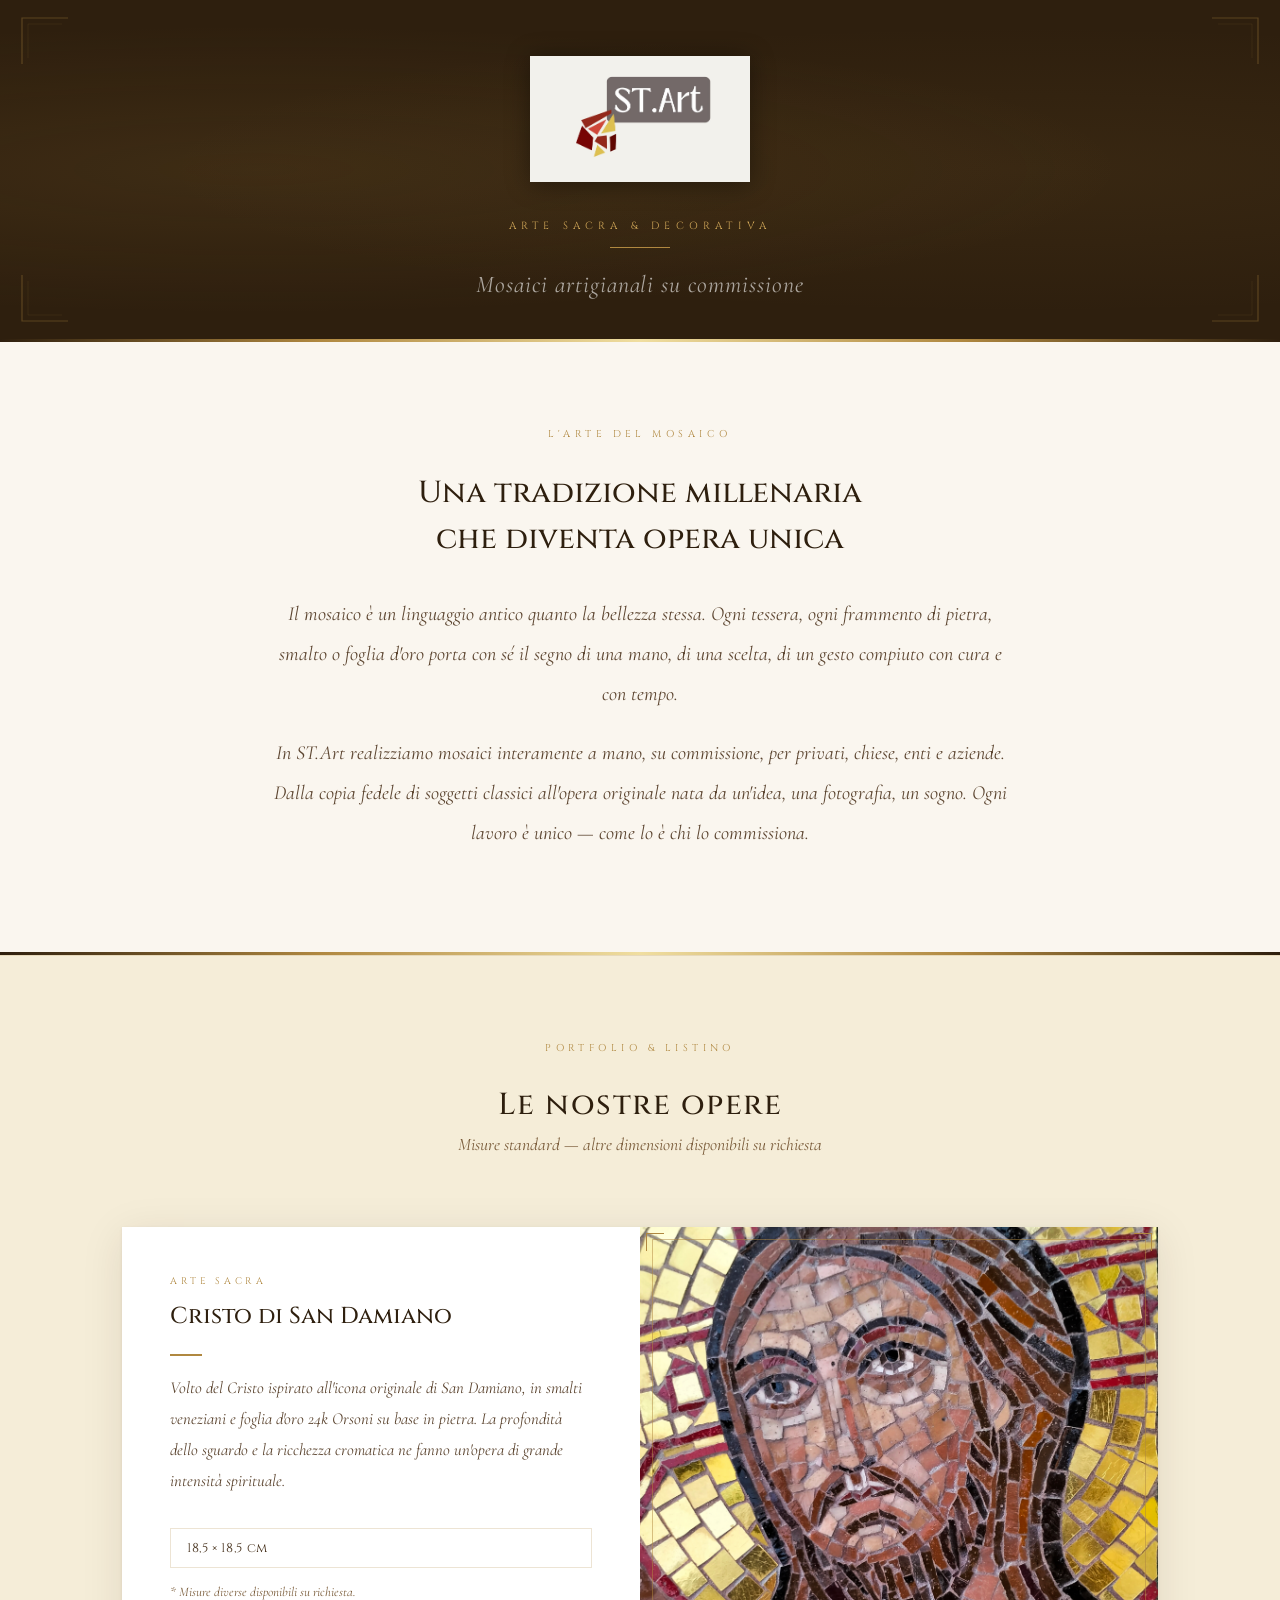
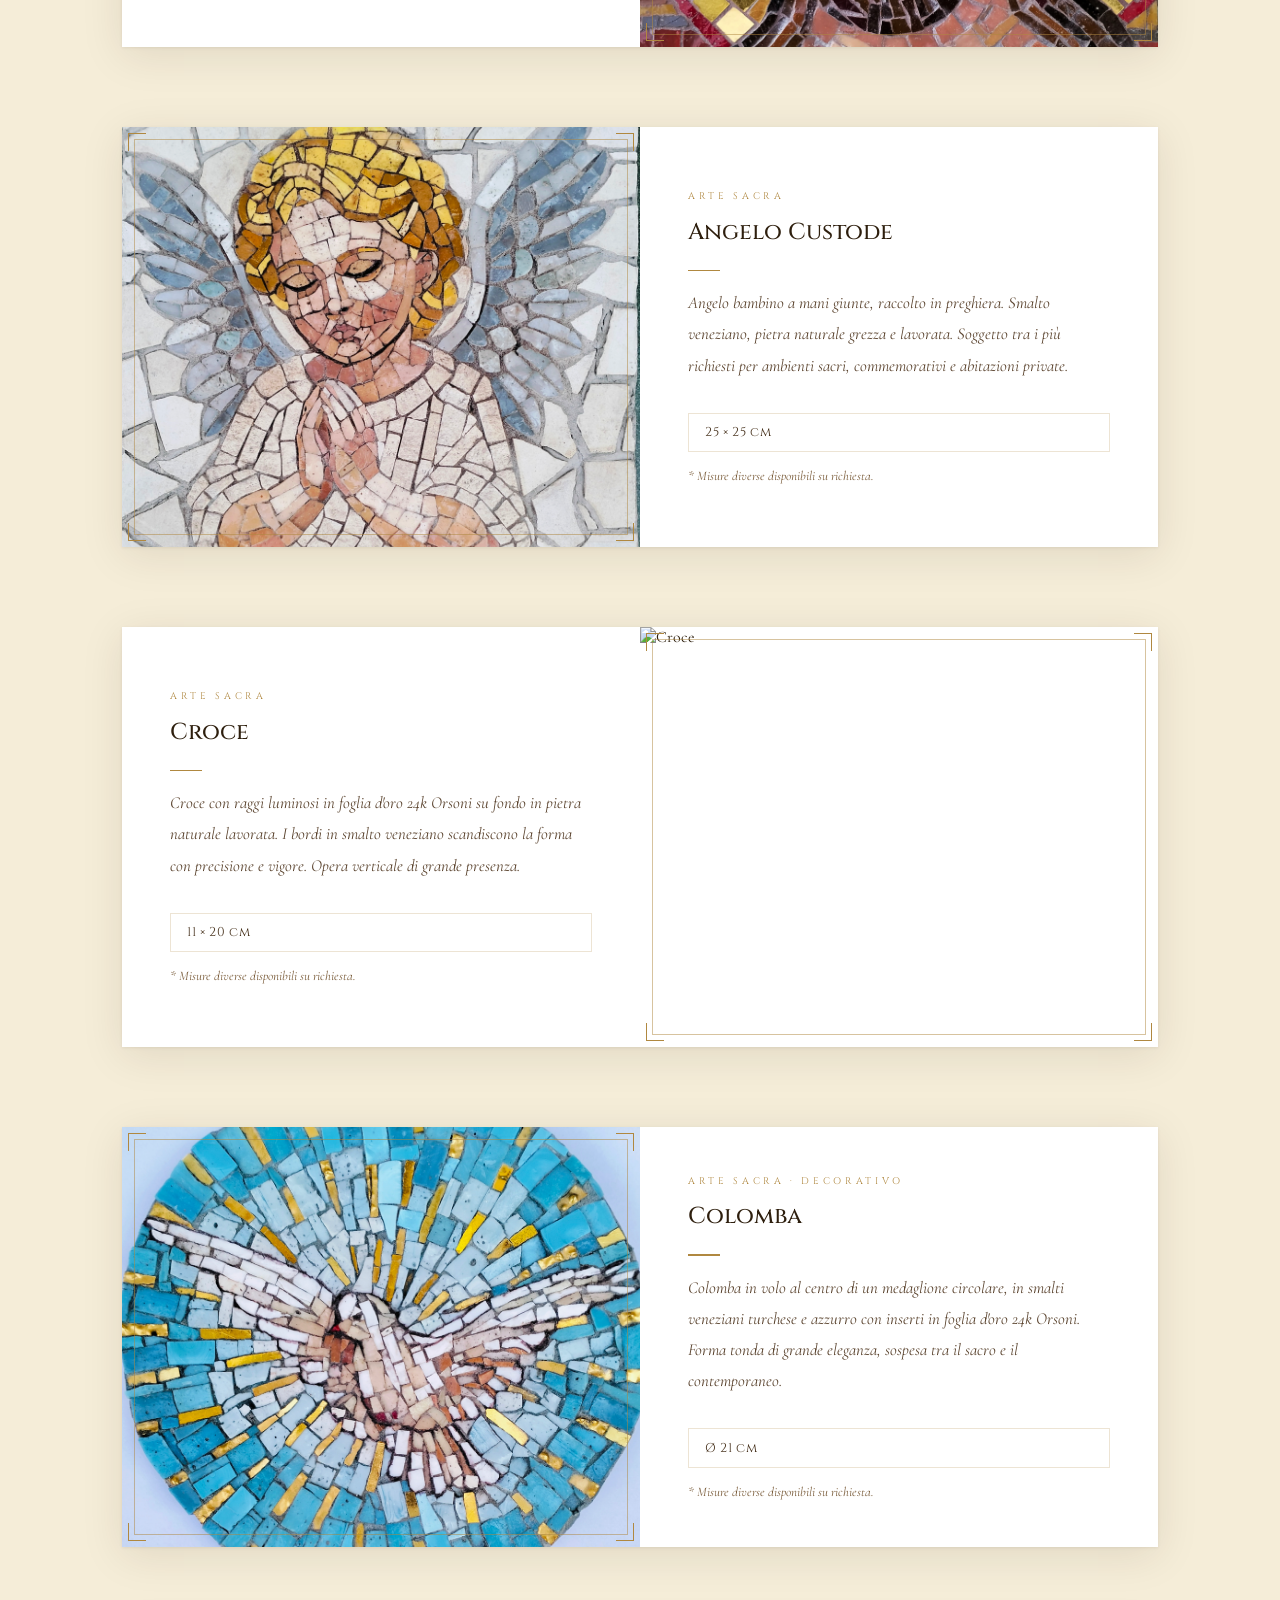
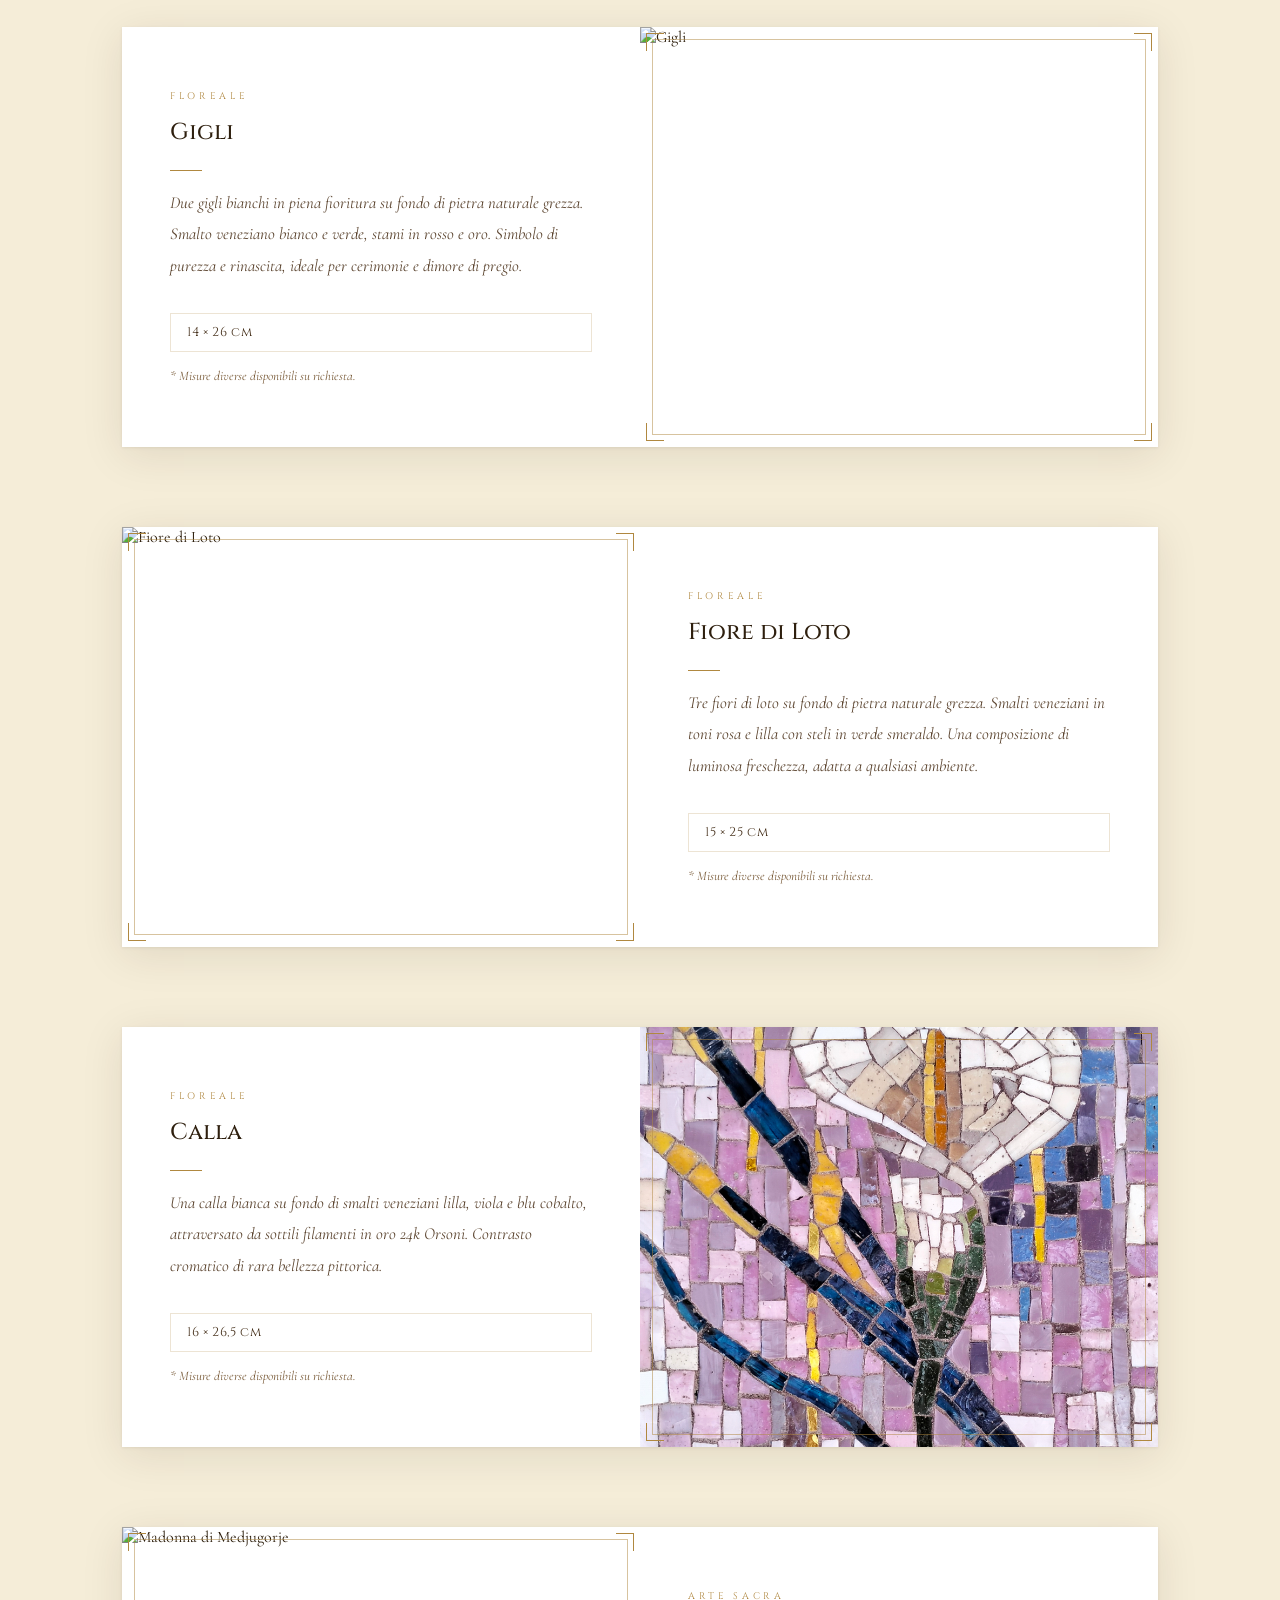
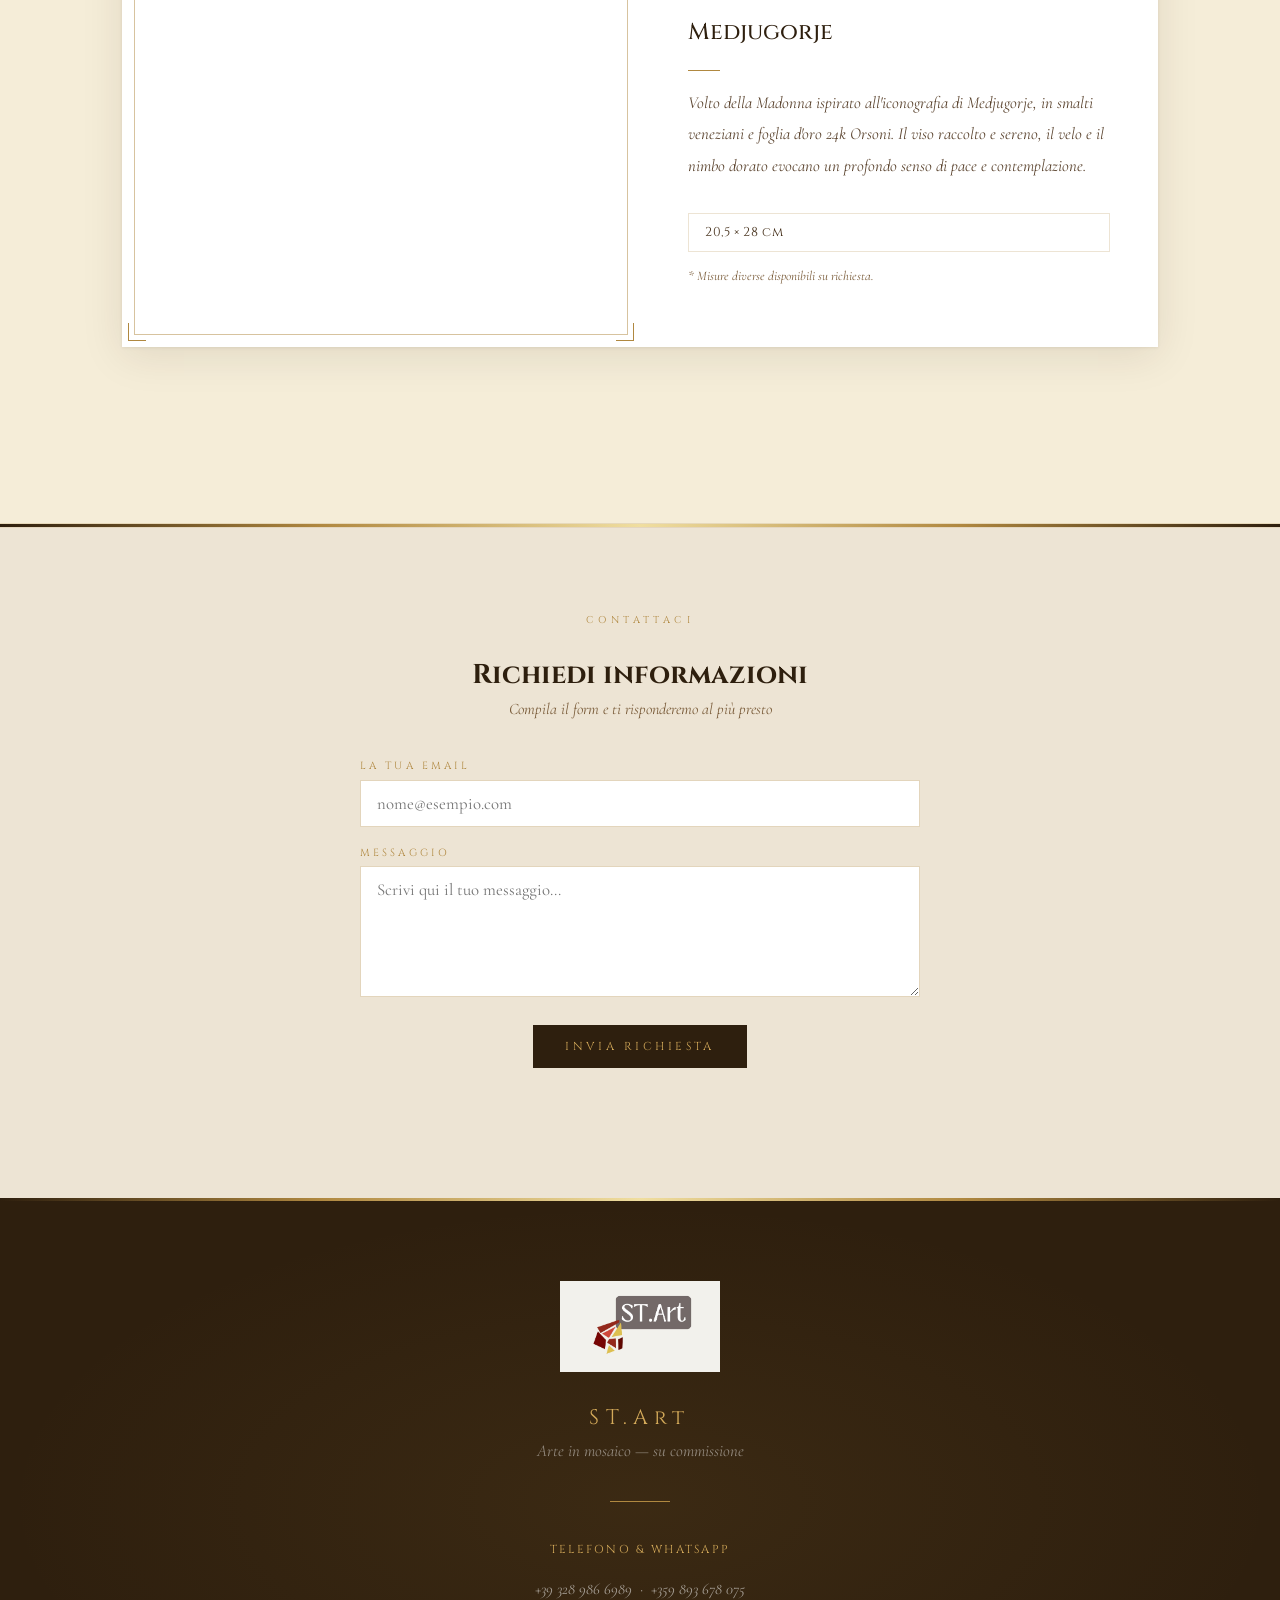
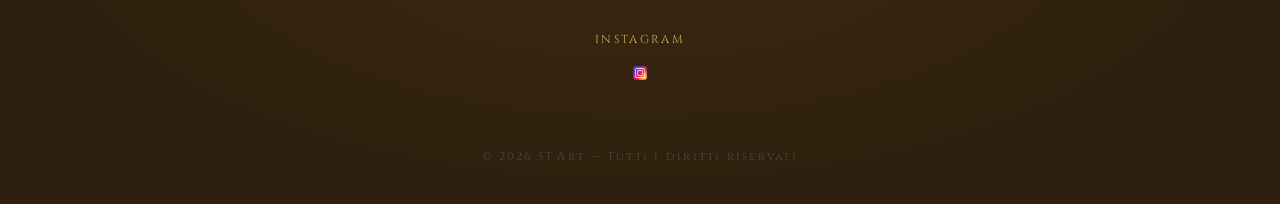
==== commit 93876d41: "altezza dei blocchi" ====
--- a/index.html
+++ b/index.html
@@ -48,14 +48,14 @@
 .titolo-sezione p { font-style: italic; color: var(--bruno-chiaro); font-size: 1.1rem; }
 
 /* OPERA */
-.opera { display: grid; grid-template-columns: 1fr 1fr; margin-bottom: 5rem; box-shadow: 0 1px 3px rgba(46,31,14,0.08), 0 8px 40px rgba(46,31,14,0.1); background: #fff; min-height: 420px; }
+.opera { display: grid; grid-template-columns: 1fr 1fr; margin-bottom: 5rem; box-shadow: 0 1px 3px rgba(46,31,14,0.08), 0 8px 40px rgba(46,31,14,0.1); background: #fff; height: 420px; }
 .opera:nth-child(even) { direction: rtl; }
 .opera:nth-child(even) > * { direction: ltr; }
-@media (max-width: 680px) { .opera, .opera:nth-child(even) { grid-template-columns: 1fr; direction: ltr; } }
-
-.opera-foto-wrapper { position: relative; overflow: hidden; cursor: zoom-in; min-height: 420px; }
+@media (max-width: 680px) { .opera, .opera:nth-child(even) { grid-template-columns: 1fr; direction: ltr; height: auto; } .opera-foto-wrapper { height: 300px; } }
+
+.opera-foto-wrapper { position: relative; overflow: hidden; cursor: zoom-in; height: 100%; }
 .opera-foto-wrapper::before { content: ""; position: absolute; inset: 12px; border: 1px solid rgba(176,136,64,0.5); z-index: 2; pointer-events: none; }
-.opera-foto-wrapper img { width: 100%; height: 100%; object-fit: cover; display: block; transition: transform 0.7s ease; }
+.opera-foto-wrapper img { width: 100%; height: 100%; object-fit: cover; object-position: center; display: block; transition: transform 0.7s ease; }
 .opera:hover .opera-foto-wrapper img { transform: scale(1.03); }
 
 .angolo { position: absolute; z-index: 3; width: 18px; height: 18px; border-color: var(--oro); border-style: solid; }
@@ -64,7 +64,7 @@
 .angolo-bl { bottom: 6px; left: 6px; border-width: 0 0 1.5px 1.5px; }
 .angolo-br { bottom: 6px; right: 6px; border-width: 0 1.5px 1.5px 0; }
 
-.opera-scheda { padding: 2.8rem 3rem; display: flex; flex-direction: column; justify-content: center; background: #fff; min-height: 420px; }
+.opera-scheda { padding: 2.8rem 3rem; display: flex; flex-direction: column; justify-content: center; background: #fff; height: 100%; overflow-y: auto; }
 .opera-categoria { font-family: "Cinzel", serif; font-size: 0.6rem; letter-spacing: 0.38em; color: var(--oro); text-transform: uppercase; margin-bottom: 0.9rem; }
 .opera-titolo { font-family: "Cinzel", serif; font-size: clamp(1.1rem, 1.8vw, 1.45rem); font-weight: 500; color: var(--bruno); line-height: 1.3; margin-bottom: 0.4rem; }
 .opera-separatore { width: 32px; height: 1.5px; background: var(--oro); margin: 1rem 0; }
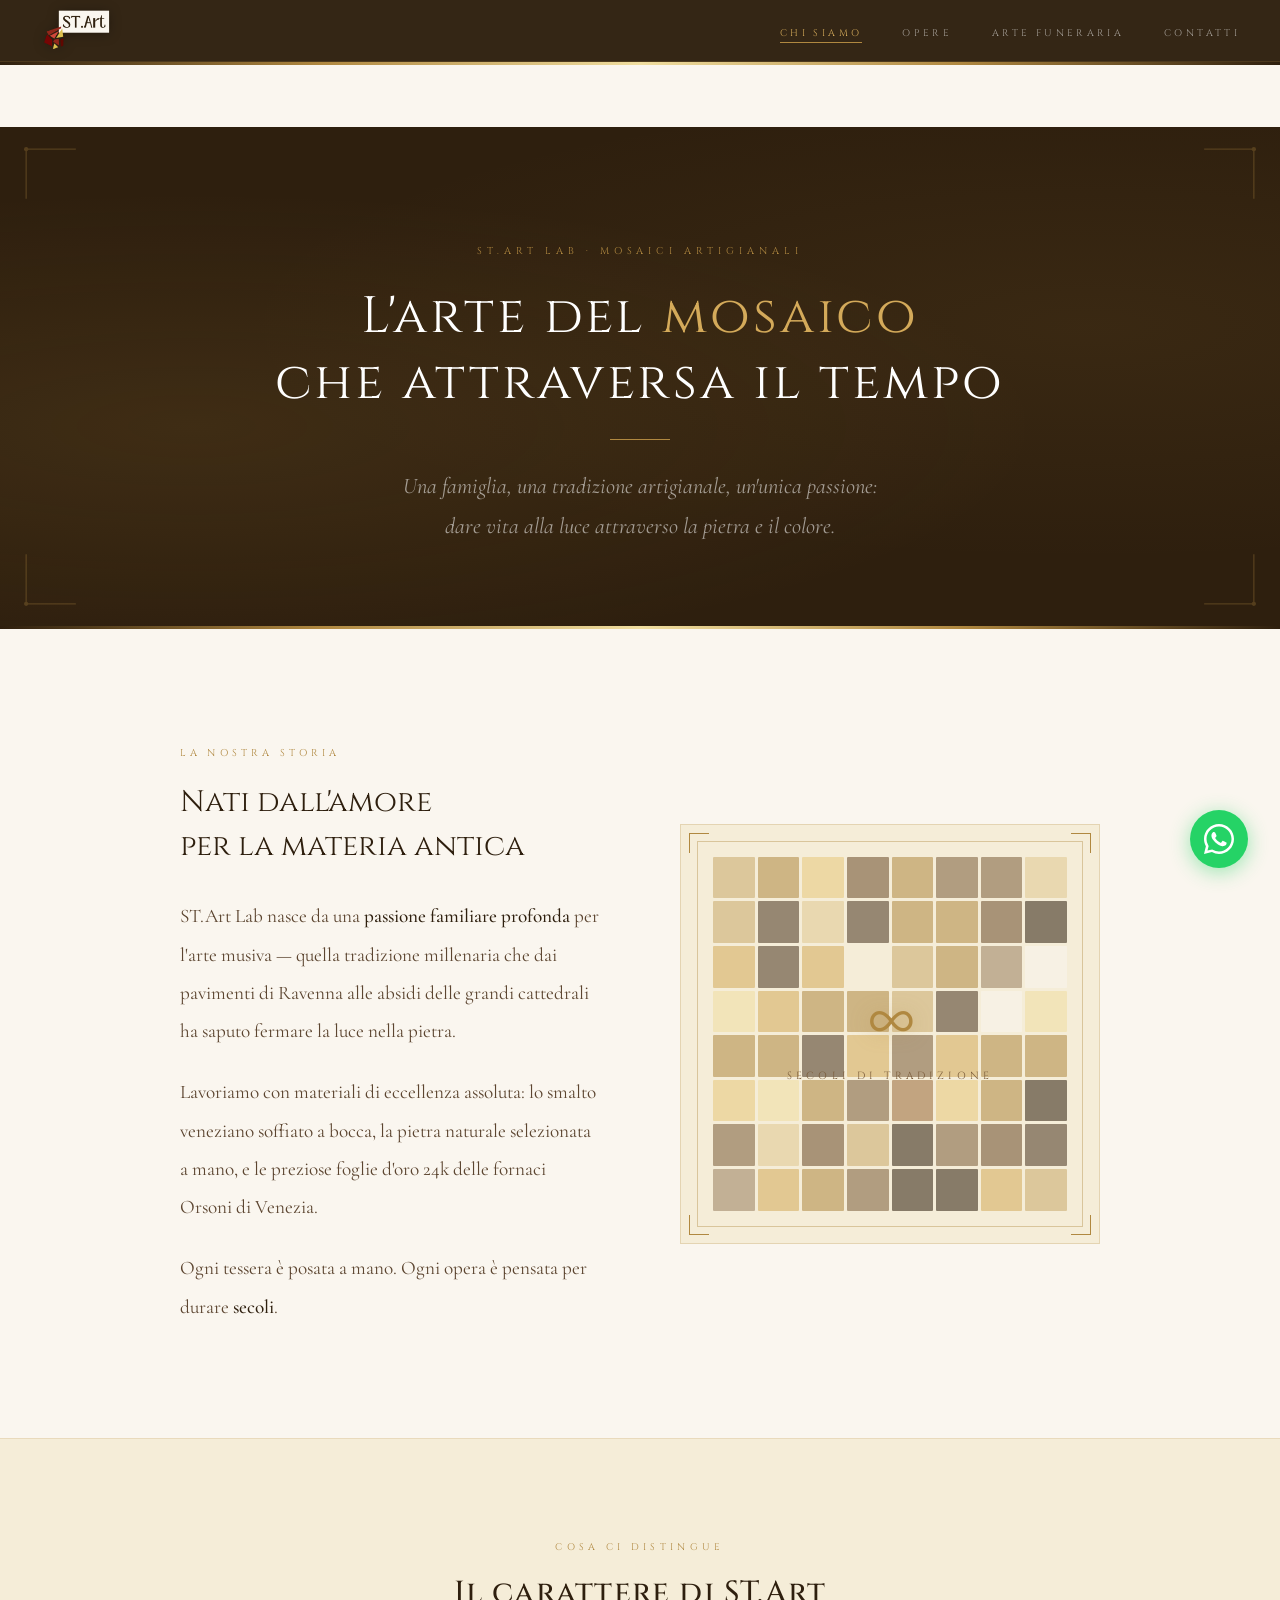
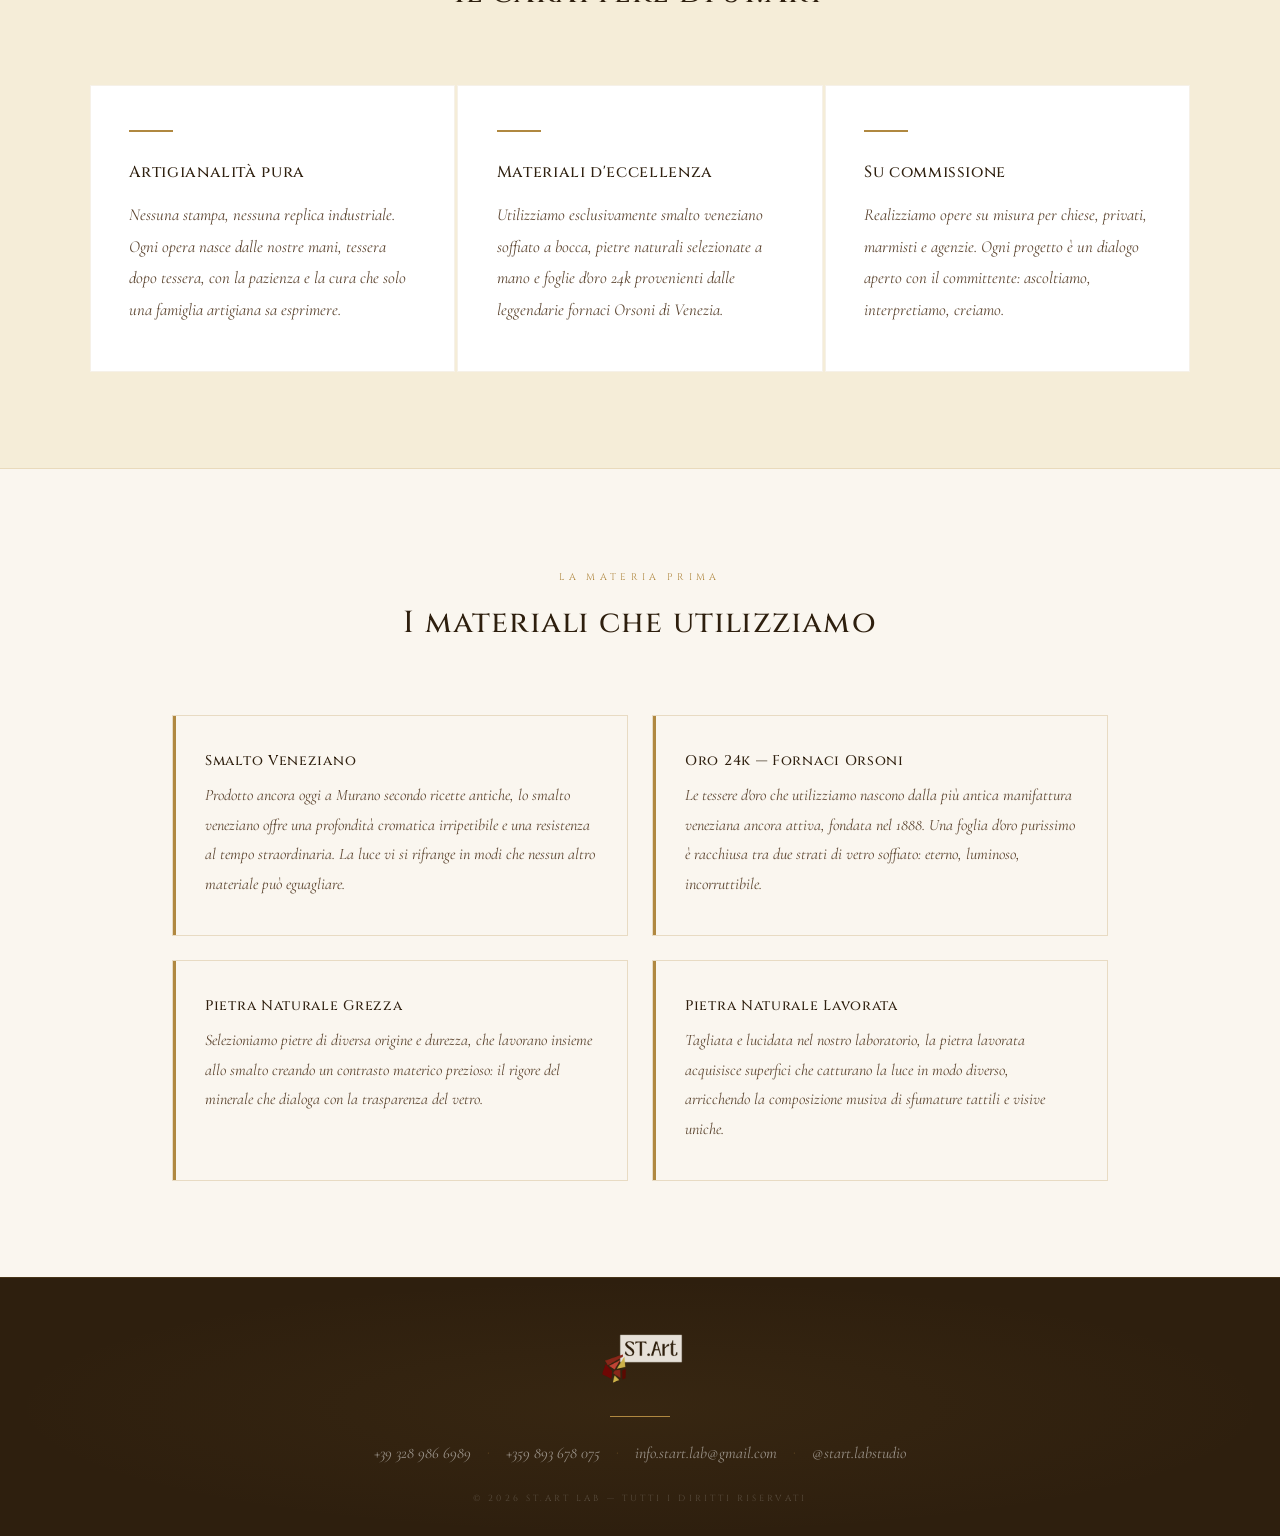
==== commit b9123a15: "sostituzione file" ====
--- a/index.html
+++ b/index.html
@@ -3,415 +3,160 @@
 <head>
 <meta charset="UTF-8">
 <meta name="viewport" content="width=device-width, initial-scale=1.0">
-<title>ST.Art — Mosaici Artigianali</title>
+<title>ST.Art Lab — Mosaici Artigianali</title>
 <link href="https://fonts.googleapis.com/css2?family=Cinzel:wght@400;500;600&family=Cormorant+Garamond:ital,wght@0,300;0,400;0,500;1,300;1,400;1,500&display=swap" rel="stylesheet">
-<style>
-*, *::before, *::after { box-sizing: border-box; margin: 0; padding: 0; }
-:root {
-  --oro: #b08840; --oro-luce: #d4aa5a; --oro-pallido: #f0dea0;
-  --bruno: #2e1f0e; --bruno-medio: #4a3520; --bruno-chiaro: #7a5c3a;
-  --crema: #faf6ef; --crema-scura: #ede4d4; --pergamena: #f5edd8;
-  --testo: #2a1c0a; --testo-morbido: #5c4530;
-}
-html { scroll-behavior: smooth; }
-body { font-family: "Cormorant Garamond", Georgia, serif; background: var(--crema); color: var(--testo); overflow-x: hidden; }
-
-/* INTESTAZIONE */
-.intestazione { background: var(--bruno); padding: 3.5rem 2rem 2.5rem; text-align: center; position: relative; overflow: hidden; }
-.intestazione::before { content: ""; position: absolute; inset: 0; background: radial-gradient(ellipse at 20% 50%, rgba(176,136,64,0.12) 0%, transparent 60%), radial-gradient(ellipse at 80% 50%, rgba(176,136,64,0.08) 0%, transparent 60%); pointer-events: none; }
-.ornamento { position: absolute; width: 50px; height: 50px; opacity: 0.35; }
-.ornamento svg { width: 100%; height: 100%; }
-.ornamento-tl { top: 16px; left: 20px; }
-.ornamento-tr { top: 16px; right: 20px; transform: scaleX(-1); }
-.ornamento-bl { bottom: 16px; left: 20px; transform: scaleY(-1); }
-.ornamento-br { bottom: 16px; right: 20px; transform: scale(-1); }
-.logo-wrapper { margin-bottom: 2rem; position: relative; z-index: 1; }
-.logo-wrapper img { width: 220px; filter: drop-shadow(0 2px 12px rgba(0,0,0,0.4)); }
-.linea-oro { width: 60px; height: 1px; background: var(--oro); margin: 0 auto 1.4rem; }
-.intestazione-sottotitolo { font-family: "Cinzel", serif; font-size: 0.65rem; letter-spacing: 0.5em; color: var(--oro-luce); text-transform: uppercase; margin-bottom: 0.9rem; position: relative; z-index: 1; }
-.intestazione-claim { font-family: "Cormorant Garamond", serif; font-style: italic; font-size: clamp(1.1rem, 2vw, 1.5rem); color: rgba(255,255,255,0.6); letter-spacing: 0.04em; position: relative; z-index: 1; }
-
-/* BANDA ORO */
-.banda-oro { height: 3px; background: linear-gradient(90deg, var(--bruno) 0%, var(--oro) 25%, var(--oro-pallido) 50%, var(--oro) 75%, var(--bruno) 100%); }
-
-/* INTRO */
-.intro { max-width: 820px; margin: 0 auto; padding: 5rem 2.5rem; text-align: center; }
-.etichetta { display: inline-block; font-family: "Cinzel", serif; font-size: 0.62rem; letter-spacing: 0.45em; color: var(--oro); text-transform: uppercase; margin-bottom: 1.8rem; }
-.intro h2 { font-family: "Cinzel", serif; font-size: clamp(1.3rem, 2.5vw, 1.9rem); font-weight: 500; color: var(--bruno); line-height: 1.5; margin-bottom: 2rem; }
-.intro p { font-size: clamp(1.05rem, 1.6vw, 1.25rem); line-height: 2; color: var(--testo-morbido); font-style: italic; margin-bottom: 1.2rem; }
-
-/* CATALOGO */
-.sfondo-pergamena { background: var(--pergamena); border-top: 1px solid rgba(176,136,64,0.2); border-bottom: 1px solid rgba(176,136,64,0.2); }
-.catalogo { padding: 5rem 2rem 6rem; max-width: 1100px; margin: 0 auto; }
-.titolo-sezione { text-align: center; margin-bottom: 4.5rem; }
-.titolo-sezione h2 { font-family: "Cinzel", serif; font-size: clamp(1.3rem, 2.5vw, 1.9rem); font-weight: 500; color: var(--bruno); margin-bottom: 0.6rem; letter-spacing: 0.05em; }
-.titolo-sezione p { font-style: italic; color: var(--bruno-chiaro); font-size: 1.1rem; }
-
-/* OPERA */
-.opera { display: grid; grid-template-columns: 1fr 1fr; margin-bottom: 5rem; box-shadow: 0 1px 3px rgba(46,31,14,0.08), 0 8px 40px rgba(46,31,14,0.1); background: #fff; height: 420px; }
-.opera:nth-child(even) { direction: rtl; }
-.opera:nth-child(even) > * { direction: ltr; }
-@media (max-width: 680px) { .opera, .opera:nth-child(even) { grid-template-columns: 1fr; direction: ltr; height: auto; } .opera-foto-wrapper { height: 300px; } }
-
-.opera-foto-wrapper { position: relative; overflow: hidden; cursor: zoom-in; height: 100%; }
-.opera-foto-wrapper::before { content: ""; position: absolute; inset: 12px; border: 1px solid rgba(176,136,64,0.5); z-index: 2; pointer-events: none; }
-.opera-foto-wrapper img { width: 100%; height: 100%; object-fit: cover; object-position: center; display: block; transition: transform 0.7s ease; }
-.opera:hover .opera-foto-wrapper img { transform: scale(1.03); }
-
-.angolo { position: absolute; z-index: 3; width: 18px; height: 18px; border-color: var(--oro); border-style: solid; }
-.angolo-tl { top: 6px; left: 6px; border-width: 1.5px 0 0 1.5px; }
-.angolo-tr { top: 6px; right: 6px; border-width: 1.5px 1.5px 0 0; }
-.angolo-bl { bottom: 6px; left: 6px; border-width: 0 0 1.5px 1.5px; }
-.angolo-br { bottom: 6px; right: 6px; border-width: 0 1.5px 1.5px 0; }
-
-.opera-scheda { padding: 2.8rem 3rem; display: flex; flex-direction: column; justify-content: center; background: #fff; height: 100%; overflow-y: auto; }
-.opera-categoria { font-family: "Cinzel", serif; font-size: 0.6rem; letter-spacing: 0.38em; color: var(--oro); text-transform: uppercase; margin-bottom: 0.9rem; }
-.opera-titolo { font-family: "Cinzel", serif; font-size: clamp(1.1rem, 1.8vw, 1.45rem); font-weight: 500; color: var(--bruno); line-height: 1.3; margin-bottom: 0.4rem; }
-.opera-separatore { width: 32px; height: 1.5px; background: var(--oro); margin: 1rem 0; }
-.opera-desc { font-size: 1.05rem; line-height: 1.85; color: var(--testo-morbido); font-style: italic; margin-bottom: 2rem; }
-.varianti { border: 1px solid var(--crema-scura); }
-.variante { padding: 0.65rem 1rem; border-bottom: 1px solid var(--crema-scura); }
-.variante:last-child { border-bottom: none; }
-.variante-misura { font-family: "Cinzel", serif; font-size: 0.8rem; color: var(--bruno-medio); letter-spacing: 0.05em; }
-.nota-prezzi { font-size: 0.82rem; font-style: italic; color: var(--bruno-chiaro); margin-top: 1rem; }
-
-/* LIGHTBOX */
-#lb-overlay {
-  display: none; position: fixed; inset: 0; z-index: 99999;
-  background: rgba(8,4,1,0.96);
-  justify-content: center; align-items: center;
-  padding: 1rem;
-}
-#lb-overlay.open { display: flex; }
-#lb-box {
-  position: relative; display: flex; flex-direction: column;
-  align-items: center; gap: 0.8rem;
-  max-width: 92vw; max-height: 92vh;
-}
-#lb-overlay img {
-  max-width: 88vw; max-height: 82vh;
-  object-fit: contain; display: block;
-  box-shadow: 0 0 60px rgba(176,136,64,0.2);
-}
-#lb-close {
-  font-family: "Cinzel", serif; font-size: 0.7rem;
-  letter-spacing: 0.35em; text-transform: uppercase;
-  color: var(--oro-luce); background: transparent;
-  border: 1px solid rgba(176,136,64,0.5);
-  padding: 0.35rem 1rem; cursor: pointer;
-  align-self: flex-end;
-}
-#lb-close:hover { background: rgba(176,136,64,0.1); }
-
-/* FORM */
-.form-section { background: var(--crema-scura); padding: 5rem 2rem; border-top: 1px solid rgba(176,136,64,0.15); }
-.form-inner { max-width: 560px; margin: 0 auto; text-align: center; }
-.form-inner h2 { font-family: "Cinzel", serif; font-size: clamp(1.2rem, 2.5vw, 1.7rem); color: var(--bruno); margin-bottom: 0.4rem; }
-.form-sottotitolo { font-style: italic; color: var(--bruno-chiaro); font-size: 1rem; margin-bottom: 2.5rem; }
-.form-contatti { display: flex; flex-direction: column; gap: 1.2rem; text-align: left; }
-.form-gruppo { display: flex; flex-direction: column; gap: 0.4rem; }
-.form-label { font-family: "Cinzel", serif; font-size: 0.65rem; letter-spacing: 0.3em; text-transform: uppercase; color: var(--oro); }
-.form-input { font-family: "Cormorant Garamond", serif; font-size: 1.05rem; padding: 0.75rem 1rem; border: 1px solid rgba(176,136,64,0.35); background: #fff; color: var(--testo); outline: none; transition: border-color 0.2s; width: 100%; }
-.form-input:focus { border-color: var(--oro); }
-textarea.form-input { resize: vertical; min-height: 130px; }
-.form-btn { font-family: "Cinzel", serif; font-size: 0.72rem; letter-spacing: 0.3em; text-transform: uppercase; padding: 0.9rem 2rem; background: var(--bruno); color: var(--oro-luce); border: none; cursor: pointer; transition: background 0.25s; align-self: center; margin-top: 0.5rem; }
-.form-btn:hover { background: var(--bruno-medio); }
-.form-btn:disabled { opacity: 0.6; cursor: not-allowed; }
-.form-feedback { font-style: italic; font-size: 0.95rem; text-align: center; min-height: 1.4rem; margin-top: 0.5rem; }
-
-/* FOOTER */
-.chiusura { background: var(--bruno); padding: 5rem 2rem 2.5rem; text-align: center; position: relative; overflow: hidden; }
-.chiusura::before { content: ""; position: absolute; inset: 0; background: radial-gradient(ellipse at center, rgba(176,136,64,0.1) 0%, transparent 70%); }
-.chiusura-logo { width: 160px; margin: 0 auto 2rem; position: relative; z-index: 1; display: block; }
-.chiusura-nome { font-family: "Cinzel", serif; font-size: 1.3rem; color: var(--oro-luce); letter-spacing: 0.3em; margin-bottom: 0.5rem; position: relative; z-index: 1; }
-.chiusura-claim { font-style: italic; color: rgba(255,255,255,0.45); font-size: 1.05rem; margin-bottom: 2.5rem; position: relative; z-index: 1; }
-.chiusura-contatti { line-height: 2.8; color: rgba(255,255,255,0.55); font-style: italic; position: relative; z-index: 1; }
-.chiusura-contatti strong { color: var(--oro-luce); font-style: normal; font-family: "Cinzel", serif; font-size: 0.72rem; letter-spacing: 0.2em; text-transform: uppercase; font-weight: 400; display: block; margin-top: 0.8rem; }
-.chiusura-contatti a { color: rgba(255,255,255,0.6); text-decoration: none; display: inline-flex; align-items: center; gap: 0.5rem; }
-.chiusura-contatti a:hover { color: var(--oro-luce); }
-.insta-icon { width: 20px; height: 20px; vertical-align: middle; }
-.chiusura-copy { margin-top: 3rem; font-size: 0.7rem; color: rgba(255,255,255,0.18); font-family: "Cinzel", serif; letter-spacing: 0.2em; position: relative; z-index: 1; }
-</style>
+<link rel="stylesheet" href="css/style.css">
 </head>
 <body>
 
-<!-- INTESTAZIONE -->
-<header class="intestazione">
-  <div class="ornamento ornamento-tl"><svg viewBox="0 0 50 50" fill="none"><path d="M2 48L2 2L48 2" stroke="#b08840" stroke-width="1.2"/><path d="M8 42L8 8L42 8" stroke="#b08840" stroke-width="0.6" opacity="0.5"/></svg></div>
-  <div class="ornamento ornamento-tr"><svg viewBox="0 0 50 50" fill="none"><path d="M2 48L2 2L48 2" stroke="#b08840" stroke-width="1.2"/><path d="M8 42L8 8L42 8" stroke="#b08840" stroke-width="0.6" opacity="0.5"/></svg></div>
-  <div class="ornamento ornamento-bl"><svg viewBox="0 0 50 50" fill="none"><path d="M2 48L2 2L48 2" stroke="#b08840" stroke-width="1.2"/><path d="M8 42L8 8L42 8" stroke="#b08840" stroke-width="0.6" opacity="0.5"/></svg></div>
-  <div class="ornamento ornamento-br"><svg viewBox="0 0 50 50" fill="none"><path d="M2 48L2 2L48 2" stroke="#b08840" stroke-width="1.2"/><path d="M8 42L8 8L42 8" stroke="#b08840" stroke-width="0.6" opacity="0.5"/></svg></div>
-  <div class="logo-wrapper">
-    <img src="[data-uri]" alt="ST.Art">
-  </div>
-  <p class="intestazione-sottotitolo">Arte sacra &amp; decorativa</p>
+<!-- NAV -->
+<nav>
+  <a href="index.html" class="nav-logo">
+    <img src="./immagini/logo_w1.png" alt="ST.Art Lab">
+  </a>
+  <ul class="nav-links">
+    <li><a href="index.html" class="attivo">Chi siamo</a></li>
+    <li><a href="opere.html">Opere</a></li>
+    <li><a href="arte-funeraria.html">Arte funeraria</a></li>
+    <li><a href="contatti.html">Contatti</a></li>
+  </ul>
+</nav>
+<div class="banda-oro" style="margin-top:62px;"></div>
+
+<!-- HERO -->
+<section class="hero">
+  <div class="ornamento ornamento-tl"><svg viewBox="0 0 50 50" fill="none"><path d="M2 48 V2 H48" stroke="#b08840" stroke-width="1.2"/><circle cx="2" cy="2" r="2" fill="#b08840"/></svg></div>
+  <div class="ornamento ornamento-tr"><svg viewBox="0 0 50 50" fill="none"><path d="M2 48 V2 H48" stroke="#b08840" stroke-width="1.2"/><circle cx="2" cy="2" r="2" fill="#b08840"/></svg></div>
+  <div class="ornamento ornamento-bl"><svg viewBox="0 0 50 50" fill="none"><path d="M2 48 V2 H48" stroke="#b08840" stroke-width="1.2"/><circle cx="2" cy="2" r="2" fill="#b08840"/></svg></div>
+  <div class="ornamento ornamento-br"><svg viewBox="0 0 50 50" fill="none"><path d="M2 48 V2 H48" stroke="#b08840" stroke-width="1.2"/><circle cx="2" cy="2" r="2" fill="#b08840"/></svg></div>
+
+  <div class="hero-etichetta">ST.Art Lab · Mosaici artigianali</div>
+  <h1>L'arte del <em>mosaico</em><br>che attraversa il tempo</h1>
   <div class="linea-oro"></div>
-  <p class="intestazione-claim">Mosaici artigianali su commissione</p>
-</header>
-
+  <p class="hero-sub">Una famiglia, una tradizione artigianale, un'unica passione:<br>dare vita alla luce attraverso la pietra e il colore.</p>
+</section>
 <div class="banda-oro"></div>
 
-<!-- INTRO -->
-<section class="intro">
-  <span class="etichetta">L'arte del mosaico</span>
-  <h2>Una tradizione millenaria<br>che diventa opera unica</h2>
-  <p>Il mosaico è un linguaggio antico quanto la bellezza stessa. Ogni tessera, ogni frammento di pietra, smalto o foglia d'oro porta con sé il segno di una mano, di una scelta, di un gesto compiuto con cura e con tempo.</p>
-  <p>In ST.Art realizziamo mosaici interamente a mano, su commissione, per privati, chiese, enti e aziende. Dalla copia fedele di soggetti classici all'opera originale nata da un'idea, una fotografia, un sogno. Ogni lavoro è unico — come lo è chi lo commissiona.</p>
-</section>
-
-<div class="banda-oro"></div>
-
-<!-- CATALOGO -->
-<div class="sfondo-pergamena">
-<section class="catalogo">
-  <div class="titolo-sezione">
-    <span class="etichetta">Portfolio &amp; listino</span>
-    <h2>Le nostre opere</h2>
-    <p>Misure standard — altre dimensioni disponibili su richiesta</p>
+<!-- STORIA -->
+<section class="storia">
+  <div class="storia-testo">
+    <span class="etichetta">La nostra storia</span>
+    <h2>Nati dall'amore<br>per la materia antica</h2>
+    <p>ST.Art Lab nasce da una <strong>passione familiare profonda</strong> per l'arte musiva — quella tradizione millenaria che dai pavimenti di Ravenna alle absidi delle grandi cattedrali ha saputo fermare la luce nella pietra.</p>
+    <p>Lavoriamo con materiali di eccellenza assoluta: lo smalto veneziano soffiato a bocca, la pietra naturale selezionata a mano, e le preziose foglie d'oro 24k delle fornaci Orsoni di Venezia.</p>
+    <p>Ogni tessera è posata a mano. Ogni opera è pensata per durare <strong>secoli</strong>.</p>
   </div>
-
-  <article class="opera">
-    <div class="opera-foto-wrapper" onclick="apriLb(this)">
-      <div class="angolo angolo-tl"></div><div class="angolo angolo-tr"></div><div class="angolo angolo-bl"></div><div class="angolo angolo-br"></div>
-      <img src="immagini/gesusandamiano.jpg" alt="Cristo di San Damiano">
+  <div class="storia-visual">
+    <div class="mosaico-deco" id="mosaicoDeco"></div>
+    <div class="angolo angolo-lg angolo-tl"></div>
+    <div class="angolo angolo-lg angolo-tr"></div>
+    <div class="angolo angolo-lg angolo-bl"></div>
+    <div class="angolo angolo-lg angolo-br"></div>
+    <div class="storia-visual-testo">
+      <span class="num">∞</span>
+      <span class="label">Secoli di tradizione</span>
     </div>
-    <div class="opera-scheda">
-      <div class="opera-categoria">Arte Sacra</div>
-      <h3 class="opera-titolo">Cristo di San Damiano</h3>
-      <div class="opera-separatore"></div>
-      <p class="opera-desc">Volto del Cristo ispirato all'icona originale di San Damiano, in smalti veneziani e foglia d'oro 24k Orsoni su base in pietra. La profondità dello sguardo e la ricchezza cromatica ne fanno un'opera di grande intensità spirituale.</p>
-      <div class="varianti"><div class="variante"><div class="variante-misura">18,5 × 18,5 cm</div></div></div>
-      <p class="nota-prezzi">* Misure diverse disponibili su richiesta.</p>
-    </div>
-  </article>
-
-  <article class="opera">
-    <div class="opera-foto-wrapper" onclick="apriLb(this)">
-      <div class="angolo angolo-tl"></div><div class="angolo angolo-tr"></div><div class="angolo angolo-bl"></div><div class="angolo angolo-br"></div>
-      <img src="immagini/angelo.jpg" alt="Angelo Custode">
-    </div>
-    <div class="opera-scheda">
-      <div class="opera-categoria">Arte Sacra</div>
-      <h3 class="opera-titolo">Angelo Custode</h3>
-      <div class="opera-separatore"></div>
-      <p class="opera-desc">Angelo bambino a mani giunte, raccolto in preghiera. Smalto veneziano, pietra naturale grezza e lavorata. Soggetto tra i più richiesti per ambienti sacri, commemorativi e abitazioni private.</p>
-      <div class="varianti"><div class="variante"><div class="variante-misura">25 × 25 cm</div></div></div>
-      <p class="nota-prezzi">* Misure diverse disponibili su richiesta.</p>
-    </div>
-  </article>
-
-  <article class="opera">
-    <div class="opera-foto-wrapper" onclick="apriLb(this)">
-      <div class="angolo angolo-tl"></div><div class="angolo angolo-tr"></div><div class="angolo angolo-bl"></div><div class="angolo angolo-br"></div>
-      <img src="immagini/croce.jpg" alt="Croce">
-    </div>
-    <div class="opera-scheda">
-      <div class="opera-categoria">Arte Sacra</div>
-      <h3 class="opera-titolo">Croce</h3>
-      <div class="opera-separatore"></div>
-      <p class="opera-desc">Croce con raggi luminosi in foglia d'oro 24k Orsoni su fondo in pietra naturale lavorata. I bordi in smalto veneziano scandiscono la forma con precisione e vigore. Opera verticale di grande presenza.</p>
-      <div class="varianti"><div class="variante"><div class="variante-misura">11 × 20 cm</div></div></div>
-      <p class="nota-prezzi">* Misure diverse disponibili su richiesta.</p>
-    </div>
-  </article>
-
-  <article class="opera">
-    <div class="opera-foto-wrapper" onclick="apriLb(this)">
-      <div class="angolo angolo-tl"></div><div class="angolo angolo-tr"></div><div class="angolo angolo-bl"></div><div class="angolo angolo-br"></div>
-      <img src="immagini/colomba.jpg" alt="Colomba">
-    </div>
-    <div class="opera-scheda">
-      <div class="opera-categoria">Arte Sacra · Decorativo</div>
-      <h3 class="opera-titolo">Colomba</h3>
-      <div class="opera-separatore"></div>
-      <p class="opera-desc">Colomba in volo al centro di un medaglione circolare, in smalti veneziani turchese e azzurro con inserti in foglia d'oro 24k Orsoni. Forma tonda di grande eleganza, sospesa tra il sacro e il contemporaneo.</p>
-      <div class="varianti"><div class="variante"><div class="variante-misura">Ø 21 cm</div></div></div>
-      <p class="nota-prezzi">* Misure diverse disponibili su richiesta.</p>
-    </div>
-  </article>
-
-  <article class="opera">
-    <div class="opera-foto-wrapper" onclick="apriLb(this)">
-      <div class="angolo angolo-tl"></div><div class="angolo angolo-tr"></div><div class="angolo angolo-bl"></div><div class="angolo angolo-br"></div>
-      <img src="immagini/giglio.jpg" alt="Gigli">
-    </div>
-    <div class="opera-scheda">
-      <div class="opera-categoria">Floreale</div>
-      <h3 class="opera-titolo">Gigli</h3>
-      <div class="opera-separatore"></div>
-      <p class="opera-desc">Due gigli bianchi in piena fioritura su fondo di pietra naturale grezza. Smalto veneziano bianco e verde, stami in rosso e oro. Simbolo di purezza e rinascita, ideale per cerimonie e dimore di pregio.</p>
-      <div class="varianti"><div class="variante"><div class="variante-misura">14 × 26 cm</div></div></div>
-      <p class="nota-prezzi">* Misure diverse disponibili su richiesta.</p>
-    </div>
-  </article>
-
-  <article class="opera">
-    <div class="opera-foto-wrapper" onclick="apriLb(this)">
-      <div class="angolo angolo-tl"></div><div class="angolo angolo-tr"></div><div class="angolo angolo-bl"></div><div class="angolo angolo-br"></div>
-      <img src="immagini/fiorediloto.jpg" alt="Fiore di Loto">
-    </div>
-    <div class="opera-scheda">
-      <div class="opera-categoria">Floreale</div>
-      <h3 class="opera-titolo">Fiore di Loto</h3>
-      <div class="opera-separatore"></div>
-      <p class="opera-desc">Tre fiori di loto su fondo di pietra naturale grezza. Smalti veneziani in toni rosa e lilla con steli in verde smeraldo. Una composizione di luminosa freschezza, adatta a qualsiasi ambiente.</p>
-      <div class="varianti"><div class="variante"><div class="variante-misura">15 × 25 cm</div></div></div>
-      <p class="nota-prezzi">* Misure diverse disponibili su richiesta.</p>
-    </div>
-  </article>
-
-  <article class="opera">
-    <div class="opera-foto-wrapper" onclick="apriLb(this)">
-      <div class="angolo angolo-tl"></div><div class="angolo angolo-tr"></div><div class="angolo angolo-bl"></div><div class="angolo angolo-br"></div>
-      <img src="immagini/callafondoviola.jpg" alt="Calla">
-    </div>
-    <div class="opera-scheda">
-      <div class="opera-categoria">Floreale</div>
-      <h3 class="opera-titolo">Calla</h3>
-      <div class="opera-separatore"></div>
-      <p class="opera-desc">Una calla bianca su fondo di smalti veneziani lilla, viola e blu cobalto, attraversato da sottili filamenti in oro 24k Orsoni. Contrasto cromatico di rara bellezza pittorica.</p>
-      <div class="varianti"><div class="variante"><div class="variante-misura">16 × 26,5 cm</div></div></div>
-      <p class="nota-prezzi">* Misure diverse disponibili su richiesta.</p>
-    </div>
-  </article>
-
-  <article class="opera">
-    <div class="opera-foto-wrapper" onclick="apriLb(this)">
-      <div class="angolo angolo-tl"></div><div class="angolo angolo-tr"></div><div class="angolo angolo-bl"></div><div class="angolo angolo-br"></div>
-      <img src="immagini/madonna_medjugorie.jpg" alt="Madonna di Medjugorje">
-    </div>
-    <div class="opera-scheda">
-      <div class="opera-categoria">Arte Sacra</div>
-      <h3 class="opera-titolo">Medjugorje</h3>
-      <div class="opera-separatore"></div>
-      <p class="opera-desc">Volto della Madonna ispirato all'iconografia di Medjugorje, in smalti veneziani e foglia d'oro 24k Orsoni. Il viso raccolto e sereno, il velo e il nimbo dorato evocano un profondo senso di pace e contemplazione.</p>
-      <div class="varianti"><div class="variante"><div class="variante-misura">20,5 × 28 cm</div></div></div>
-      <p class="nota-prezzi">* Misure diverse disponibili su richiesta.</p>
-    </div>
-  </article>
-
-</section>
-</div>
-
-<div class="banda-oro"></div>
-
-<!-- FORM CONTATTI -->
-<section class="form-section">
-  <div class="form-inner">
-    <span class="etichetta">Contattaci</span>
-    <h2>Richiedi informazioni</h2>
-    <p class="form-sottotitolo">Compila il form e ti risponderemo al più presto</p>
-    <form class="form-contatti" onsubmit="inviaForm(event)">
-      <div class="form-gruppo">
-        <label class="form-label">La tua email</label>
-        <input type="email" class="form-input" placeholder="nome@esempio.com" required id="f-email">
-      </div>
-      <div class="form-gruppo">
-        <label class="form-label">Messaggio</label>
-        <textarea class="form-input" id="f-msg" rows="5" placeholder="Scrivi qui il tuo messaggio..." required></textarea>
-      </div>
-      <button type="submit" class="form-btn" id="f-btn">Invia richiesta</button>
-      <p class="form-feedback" id="form-feedback"></p>
-    </form>
   </div>
 </section>
 
-<div class="banda-oro"></div>
+<!-- VALORI -->
+<section class="valori-sezione">
+  <div class="valori-inner">
+    <div class="titolo-centro">
+      <div class="etichetta">Cosa ci distingue</div>
+      <h2>Il carattere di ST.Art</h2>
+    </div>
+    <div class="valori-grid">
+      <div class="valore">
+        <div class="valore-icona"></div>
+        <h3>Artigianalità pura</h3>
+        <p>Nessuna stampa, nessuna replica industriale. Ogni opera nasce dalle nostre mani, tessera dopo tessera, con la pazienza e la cura che solo una famiglia artigiana sa esprimere.</p>
+      </div>
+      <div class="valore">
+        <div class="valore-icona"></div>
+        <h3>Materiali d'eccellenza</h3>
+        <p>Utilizziamo esclusivamente smalto veneziano soffiato a bocca, pietre naturali selezionate a mano e foglie d'oro 24k provenienti dalle leggendarie fornaci Orsoni di Venezia.</p>
+      </div>
+      <div class="valore">
+        <div class="valore-icona"></div>
+        <h3>Su commissione</h3>
+        <p>Realizziamo opere su misura per chiese, privati, marmisti e agenzie. Ogni progetto è un dialogo aperto con il committente: ascoltiamo, interpretiamo, creiamo.</p>
+      </div>
+    </div>
+  </div>
+</section>
+
+<!-- MATERIALI -->
+<section class="materiali-sezione">
+  <div class="titolo-centro">
+    <div class="etichetta">La materia prima</div>
+    <h2>I materiali che utilizziamo</h2>
+  </div>
+  <div class="materiali-grid">
+    <div class="materiale">
+      <h4>Smalto Veneziano</h4>
+      <p>Prodotto ancora oggi a Murano secondo ricette antiche, lo smalto veneziano offre una profondità cromatica irripetibile e una resistenza al tempo straordinaria. La luce vi si rifrange in modi che nessun altro materiale può eguagliare.</p>
+    </div>
+    <div class="materiale">
+      <h4>Oro 24k — Fornaci Orsoni</h4>
+      <p>Le tessere d'oro che utilizziamo nascono dalla più antica manifattura veneziana ancora attiva, fondata nel 1888. Una foglia d'oro purissimo è racchiusa tra due strati di vetro soffiato: eterno, luminoso, incorruttibile.</p>
+    </div>
+    <div class="materiale">
+      <h4>Pietra Naturale Grezza</h4>
+      <p>Selezioniamo pietre di diversa origine e durezza, che lavorano insieme allo smalto creando un contrasto materico prezioso: il rigore del minerale che dialoga con la trasparenza del vetro.</p>
+    </div>
+    <div class="materiale">
+      <h4>Pietra Naturale Lavorata</h4>
+      <p>Tagliata e lucidata nel nostro laboratorio, la pietra lavorata acquisisce superfici che catturano la luce in modo diverso, arricchendo la composizione musiva di sfumature tattili e visive uniche.</p>
+    </div>
+  </div>
+</section>
 
 <!-- FOOTER -->
-<footer class="chiusura">
-  <img class="chiusura-logo" src="[data-uri]" alt="ST.Art">
-  <div class="chiusura-nome">ST.Art</div>
-  <p class="chiusura-claim">Arte in mosaico — su commissione</p>
-  <div class="linea-oro" style="margin-bottom:2rem;"></div>
-  <div class="chiusura-contatti">
-    <strong>Telefono &amp; WhatsApp</strong>
-    +39 328 986 6989 &nbsp;·&nbsp; +359 893 678 075
-    <strong>Instagram</strong>
-    <a href="https://www.instagram.com/start.labstudio" target="_blank" rel="noopener">
-      <img class="insta-icon" src="[data-uri]" alt="Instagram">
-    </a>
+<footer>
+  <div class="footer-inner">
+    <img src="./immagini/logo_w1.png" alt="ST.Art Lab" class="footer-logo">
+    <div class="linea-oro" style="margin: 1.6rem auto;"></div>
+    <div class="footer-contatti">
+      <a href="tel:+393289866989" class="footer-link">+39 328 986 6989</a>
+      <span class="footer-sep">·</span>
+      <a href="tel:+359893678075" class="footer-link">+359 893 678 075</a>
+      <span class="footer-sep">·</span>
+      <a href="mailto:info.start.lab@gmail.com" class="footer-link">info.start.lab@gmail.com</a>
+      <span class="footer-sep">·</span>
+      <a href="https://www.instagram.com/start.labstudio/" target="_blank" rel="noopener" class="footer-link">@start.labstudio</a>
+    </div>
+    <div class="footer-copy">© 2026 ST.Art Lab — Tutti i diritti riservati</div>
   </div>
-  <div class="chiusura-copy">© 2026 ST.Art — Tutti i diritti riservati</div>
 </footer>
 
-<!-- LIGHTBOX -->
-<div id="lb-overlay">
-  <div id="lb-box">
-    <button id="lb-close">✕ Chiudi</button>
-    <img id="lb-img" src="" alt="Opera in dettaglio">
-  </div>
-</div>
+<!-- WA WIDGET -->
+<a href="https://wa.me/393289866989" target="_blank" rel="noopener" id="wa-widget" title="Scrivici su WhatsApp">
+  <svg xmlns="http://www.w3.org/2000/svg" viewBox="0 0 32 32" width="30" height="30" fill="#fff">
+    <path d="M16 0C7.163 0 0 7.163 0 16c0 2.822.736 5.47 2.027 7.773L0 32l8.437-2.01A15.93 15.93 0 0 0 16 32c8.837 0 16-7.163 16-16S24.837 0 16 0zm0 29.333a13.27 13.27 0 0 1-6.771-1.854l-.486-.29-5.01 1.194 1.234-4.874-.317-.5A13.24 13.24 0 0 1 2.667 16C2.667 8.636 8.636 2.667 16 2.667S29.333 8.636 29.333 16 23.364 29.333 16 29.333zm7.27-9.987c-.398-.199-2.354-1.162-2.719-1.294-.365-.133-.63-.199-.895.199-.265.398-1.028 1.294-1.26 1.56-.232.265-.464.298-.862.1-.398-.199-1.681-.62-3.202-1.977-1.183-1.056-1.982-2.36-2.213-2.758-.232-.398-.025-.613.174-.811.179-.178.398-.464.597-.696.199-.232.265-.398.398-.664.133-.265.066-.497-.033-.696-.1-.199-.895-2.156-1.227-2.952-.323-.775-.65-.67-.895-.682l-.762-.013c-.265 0-.696.1-1.061.497-.365.398-1.393 1.361-1.393 3.317s1.427 3.847 1.626 4.112c.199.265 2.808 4.286 6.803 6.012.951.41 1.693.655 2.271.839.954.304 1.823.261 2.51.158.766-.114 2.354-.962 2.686-1.891.332-.929.332-1.725.232-1.891-.099-.166-.365-.265-.762-.464z"/>
+  </svg>
+</a>
 
 <script>
-  // LIGHTBOX — semplice e diretto
-  var lbOverlay, lbImg, lbClose;
+// Generazione griglia mosaico decorativa
+(function() {
+  const colori = [
+    '#b08840','#d4aa5a','#f0dea0','#7a5c3a','#4a3520',
+    '#c8a96a','#e8c87a','#9a6a3a','#f5edd8','#2e1f0e',
+    '#d4aa5a','#b08840','#6a4a28','#e0c890','#faf6ef',
+    '#b08840','#9a8060','#d4aa5a','#f0dea0','#7a5c3a'
+  ];
+  const griglia = document.getElementById('mosaicoDeco');
+  if (!griglia) return;
+  for (let i = 0; i < 64; i++) {
+    const t = document.createElement('div');
+    t.className = 'tessera';
+    t.style.background = colori[Math.floor(Math.random() * colori.length)];
+    t.style.animationDelay = (Math.random() * 4) + 's';
+    griglia.appendChild(t);
+  }
+})();
+</script>
 
-  function apriLb(wrapper) {
-    lbImg.src = wrapper.querySelector("img").src;
-    lbOverlay.classList.add("open");
-    document.body.style.overflow = "hidden";
-  }
-
-  function chiudiLb() {
-    lbOverlay.classList.remove("open");
-    lbImg.src = "";
-    document.body.style.overflow = "";
-  }
-
-  document.addEventListener("DOMContentLoaded", function() {
-    lbOverlay = document.getElementById("lb-overlay");
-    lbImg     = document.getElementById("lb-img");
-    lbClose   = document.getElementById("lb-close");
-
-    lbClose.addEventListener("click", chiudiLb);
-    lbOverlay.addEventListener("click", function(e) {
-      if (e.target === lbOverlay) chiudiLb();
-    });
-    document.addEventListener("keydown", function(e) {
-      if (e.key === "Escape") chiudiLb();
-    });
-  });
-
-  // FORM — invio via Formspree (gratuito, no config)
-  function inviaForm(e) {
-    e.preventDefault();
-    var btn      = document.getElementById("f-btn");
-    var feedback = document.getElementById("form-feedback");
-    var email    = document.getElementById("f-email").value;
-    var msg      = document.getElementById("f-msg").value;
-
-    btn.textContent = "Invio in corso...";
-    btn.disabled = true;
-
-    fetch("https://formspree.io/f/FORMSPREE_ID", {
-      method: "POST",
-      headers: { "Content-Type": "application/json", "Accept": "application/json" },
-      body: JSON.stringify({ email: email, message: msg })
-    })
-    .then(function(r) {
-      if (r.ok) {
-        feedback.style.color = "#b08840";
-        feedback.textContent = "Messaggio inviato con successo!";
-        e.target.reset();
-      } else {
-        throw new Error("ko");
-      }
-    })
-    .catch(function() {
-      // Fallback mailto se Formspree non è configurato
-      var link = "mailto:info.start.lab@gmail.com"
-        + "?subject=" + encodeURIComponent("Richiesta da brochure ST.Art")
-        + "&body=" + encodeURIComponent("Email mittente: " + email + "\n\n" + msg);
-      window.location.href = link;
-      feedback.style.color = "#b08840";
-      feedback.textContent = "Apertura client email...";
-    })
-    .finally(function() {
-      btn.textContent = "Invia richiesta";
-      btn.disabled = false;
-    });
-  }
-</script>
 </body>
 </html>
--- a/css/style.css
+++ b/css/style.css
@@ -0,0 +1,494 @@
+/* ============================================================
+   ST.ART LAB — style.css
+   Foglio di stile condiviso da tutte le pagine del sito
+   ============================================================ */
+
+/* ── FONT FACE ── */
+@font-face {
+  font-family: "Laubag";
+  src: url("./fonts/Laubag.woff2") format("woff2"),
+       url("./fonts/Laubag.woff") format("woff");
+  font-weight: normal; font-style: normal; font-display: swap;
+}
+
+/* ── RESET ── */
+*, *::before, *::after { box-sizing: border-box; margin: 0; padding: 0; }
+
+/* ── VARIABILI ── */
+:root {
+  --oro:           #b08840;
+  --oro-luce:      #d4aa5a;
+  --oro-pallido:   #f0dea0;
+  --bruno:         #2e1f0e;
+  --bruno-medio:   #4a3520;
+  --bruno-chiaro:  #7a5c3a;
+  --crema:         #faf6ef;
+  --crema-scura:   #ede4d4;
+  --pergamena:     #f5edd8;
+  --testo:         #2a1c0a;
+  --testo-morbido: #5c4530;
+}
+
+/* ── BASE ── */
+html { scroll-behavior: smooth; }
+body {
+  font-family: "Cormorant Garamond", Georgia, serif;
+  background: var(--crema);
+  color: var(--testo);
+  overflow-x: hidden;
+}
+
+/* ============================================================
+   ELEMENTI COMUNI
+   ============================================================ */
+
+.banda-oro {
+  height: 3px;
+  background: linear-gradient(90deg,
+    var(--bruno) 0%, var(--oro) 25%,
+    var(--oro-pallido) 50%, var(--oro) 75%,
+    var(--bruno) 100%);
+}
+
+.linea-oro {
+  width: 60px; height: 1px;
+  background: var(--oro);
+  margin: 0 auto 1.6rem;
+  position: relative; z-index: 1;
+}
+
+.etichetta {
+  display: inline-block;
+  font-family: "Cinzel", serif;
+  font-size: 0.62rem; letter-spacing: 0.45em;
+  color: var(--oro); text-transform: uppercase;
+  margin-bottom: 1.8rem;
+}
+
+.sfondo-pergamena {
+  background: var(--pergamena);
+  border-top: 1px solid rgba(176,136,64,0.2);
+  border-bottom: 1px solid rgba(176,136,64,0.2);
+}
+
+.divisore {
+  border: none;
+  border-top: 1px solid rgba(176,136,64,0.18);
+  margin: 1rem 3rem 0;
+  max-width: 1400px;
+}
+
+.sep-sezione {
+  display: flex; align-items: center; gap: 1.4rem;
+  padding: 4rem 3rem 2rem;
+  max-width: 1400px; margin: 0 auto;
+}
+.sep-sezione .linea { flex: 1; height: 1px; background: rgba(176,136,64,0.25); }
+.sep-sezione .etichetta {
+  font-size: 0.62rem; letter-spacing: 0.5em;
+  white-space: nowrap; margin-bottom: 0;
+}
+
+.titolo-sezione { text-align: center; margin-bottom: 4.5rem; }
+.titolo-sezione h2 {
+  font-family: "Cinzel", serif;
+  font-size: clamp(1.3rem, 2.5vw, 1.9rem);
+  font-weight: 500; color: var(--bruno);
+  margin-bottom: 0.6rem; letter-spacing: 0.05em;
+}
+.titolo-sezione p { font-style: italic; color: var(--bruno-chiaro); font-size: 1.1rem; }
+
+.titolo-centro { text-align: center; margin-bottom: 4.5rem; }
+.titolo-centro .etichetta { font-size: 0.6rem; letter-spacing: 0.45em; margin-bottom: 1.1rem; }
+.titolo-centro h2 {
+  font-family: "Cinzel", serif;
+  font-size: clamp(1.3rem, 2.5vw, 1.9rem);
+  font-weight: 500; color: var(--bruno); letter-spacing: 0.04em;
+}
+
+/* ── ANGOLI DECORATIVI ── */
+.angolo {
+  position: absolute; z-index: 3;
+  width: 18px; height: 18px;
+  border-color: var(--oro); border-style: solid;
+}
+.angolo-tl { top: 6px;    left: 6px;   border-width: 1.5px 0 0 1.5px; }
+.angolo-tr { top: 6px;    right: 6px;  border-width: 1.5px 1.5px 0 0; }
+.angolo-bl { bottom: 6px; left: 6px;   border-width: 0 0 1.5px 1.5px; }
+.angolo-br { bottom: 6px; right: 6px;  border-width: 0 1.5px 1.5px 0; }
+
+.angolo-lg { width: 20px; height: 20px; }
+.angolo-lg.angolo-tl { top: 8px;    left: 8px; }
+.angolo-lg.angolo-tr { top: 8px;    right: 8px; }
+.angolo-lg.angolo-bl { bottom: 8px; left: 8px; }
+.angolo-lg.angolo-br { bottom: 8px; right: 8px; }
+
+/* ── ORNAMENTI SVG ── */
+.ornamento { position: absolute; width: 54px; height: 54px; opacity: 0.3; }
+.ornamento svg { width: 100%; height: 100%; }
+.ornamento-tl { top: 20px;    left: 24px; }
+.ornamento-tr { top: 20px;    right: 24px; transform: scaleX(-1); }
+.ornamento-bl { bottom: 20px; left: 24px;  transform: scaleY(-1); }
+.ornamento-br { bottom: 20px; right: 24px; transform: scale(-1); }
+
+/* ============================================================
+   NAVIGAZIONE
+   ============================================================ */
+nav {
+  position: fixed; top: 0; left: 0; right: 0; z-index: 1000;
+  background: rgba(46,31,14,0.97);
+  backdrop-filter: blur(8px);
+  border-bottom: 1px solid rgba(176,136,64,0.2);
+  display: flex; align-items: center; justify-content: space-between;
+  padding: 0 2.5rem; height: 62px;
+}
+.nav-logo { display: flex; align-items: center; text-decoration: none; flex-shrink: 0; }
+.nav-logo img {
+  height: 42px; width: auto;
+  filter: drop-shadow(0 1px 6px rgba(0,0,0,0.35));
+  transition: opacity 0.2s;
+}
+.nav-logo:hover img { opacity: 0.85; }
+.nav-links { display: flex; gap: 2.5rem; list-style: none; }
+.nav-links a {
+  font-family: "Cinzel", serif; font-size: 0.6rem; letter-spacing: 0.35em;
+  text-transform: uppercase; color: rgba(255,255,255,0.55);
+  text-decoration: none; transition: color 0.2s;
+}
+.nav-links a:hover,
+.nav-links a.attivo { color: var(--oro-luce); }
+.nav-links a.attivo { border-bottom: 1px solid var(--oro); padding-bottom: 2px; }
+@media (max-width: 600px) {
+  nav { padding: 0 1.2rem; }
+  .nav-links { gap: 1.4rem; }
+  .nav-links a { font-size: 0.55rem; letter-spacing: 0.2em; }
+}
+
+/* ============================================================
+   HERO
+   ============================================================ */
+.hero {
+  margin-top: 62px;
+  background: var(--bruno);
+  padding: 7rem 2rem 5rem;
+  text-align: center;
+  position: relative; overflow: hidden;
+}
+.hero::before {
+  content: ""; position: absolute; inset: 0;
+  background:
+    radial-gradient(ellipse at 15% 60%, rgba(176,136,64,0.13) 0%, transparent 55%),
+    radial-gradient(ellipse at 85% 40%, rgba(176,136,64,0.09) 0%, transparent 55%);
+  pointer-events: none;
+}
+.hero-etichetta {
+  display: inline-block; font-family: "Cinzel", serif;
+  font-size: 0.62rem; letter-spacing: 0.5em; color: var(--oro);
+  text-transform: uppercase; margin-bottom: 1.6rem;
+  position: relative; z-index: 1;
+}
+.hero h1 {
+  font-family: "Laubag", "Cinzel", serif; font-size: clamp(2rem, 5vw, 3.2rem);
+  font-weight: normal; color: #fff; letter-spacing: 0.06em;
+  line-height: 1.3; margin-bottom: 1.4rem;
+  position: relative; z-index: 1;
+}
+.hero h1 em { color: var(--oro-luce); font-style: normal; }
+.hero-sub {
+  font-family: "Cormorant Garamond", serif; font-style: italic;
+  font-size: clamp(1.1rem, 2vw, 1.4rem); color: rgba(255,255,255,0.55);
+  max-width: 600px; margin: 0 auto;
+  position: relative; z-index: 1; line-height: 1.8;
+}
+
+/* ============================================================
+   INTESTAZIONE (brochure stand-alone, senza nav)
+   ============================================================ */
+.intestazione {
+  background: var(--bruno); padding: 3.5rem 2rem 2.5rem;
+  text-align: center; position: relative; overflow: hidden;
+}
+.intestazione::before {
+  content: ""; position: absolute; inset: 0;
+  background:
+    radial-gradient(ellipse at 20% 50%, rgba(176,136,64,0.12) 0%, transparent 60%),
+    radial-gradient(ellipse at 80% 50%, rgba(176,136,64,0.08) 0%, transparent 60%);
+  pointer-events: none;
+}
+.logo-wrapper { margin-bottom: 2rem; position: relative; z-index: 1; }
+.logo-wrapper img { width: 220px; filter: drop-shadow(0 2px 12px rgba(0,0,0,0.4)); }
+.intestazione-sottotitolo {
+  font-family: "Cinzel", serif; font-size: 0.65rem; letter-spacing: 0.5em;
+  color: var(--oro-luce); text-transform: uppercase;
+  margin-bottom: 0.9rem; position: relative; z-index: 1;
+}
+.intestazione-claim {
+  font-family: "Cormorant Garamond", serif; font-style: italic;
+  font-size: clamp(1.1rem, 2vw, 1.5rem); color: rgba(255,255,255,0.6);
+  letter-spacing: 0.04em; position: relative; z-index: 1;
+}
+
+/* ============================================================
+   INTRO
+   ============================================================ */
+.intro { max-width: 820px; margin: 0 auto; padding: 5rem 2.5rem; text-align: center; }
+.intro h2 {
+  font-family: "Cinzel", serif; font-size: clamp(1.3rem, 2.5vw, 1.9rem);
+  font-weight: 500; color: var(--bruno); line-height: 1.5; margin-bottom: 2rem;
+}
+.intro p {
+  font-size: clamp(1.05rem, 1.6vw, 1.25rem); line-height: 2;
+  color: var(--testo-morbido); font-style: italic; margin-bottom: 1.2rem;
+}
+
+.intro-funeraria { max-width: 780px; margin: 0 auto; padding: 0 2rem 3.5rem; text-align: center; }
+.intro-funeraria-testo {
+  font-size: clamp(1rem, 1.5vw, 1.2rem); line-height: 2;
+  color: var(--testo-morbido); font-style: italic;
+}
+
+/* ============================================================
+   STORIA (Chi siamo)
+   ============================================================ */
+.storia {
+  max-width: 1000px; margin: 0 auto; padding: 7rem 2.5rem;
+  display: grid; grid-template-columns: 1fr 1fr;
+  gap: 5rem; align-items: center;
+}
+@media (max-width: 720px) { .storia { grid-template-columns: 1fr; gap: 3rem; padding: 4rem 1.8rem; } }
+
+.storia-testo .etichetta { letter-spacing: 0.42em; margin-bottom: 1.2rem; }
+.storia-testo h2 {
+  font-family: "Laubag", "Cinzel", serif; font-size: clamp(1.3rem, 2.5vw, 1.85rem);
+  font-weight: normal; color: var(--bruno); line-height: 1.5; margin-bottom: 1.8rem;
+}
+.storia-testo p { font-size: clamp(1rem, 1.5vw, 1.2rem); line-height: 2; color: var(--testo-morbido); margin-bottom: 1.4rem; }
+.storia-testo p:last-child { margin-bottom: 0; }
+.storia-testo strong { color: var(--bruno); font-weight: 500; }
+
+.storia-visual {
+  position: relative; aspect-ratio: 1;
+  background: var(--pergamena);
+  border: 1px solid rgba(176,136,64,0.25);
+  display: flex; align-items: center; justify-content: center;
+  overflow: hidden;
+}
+.storia-visual::before {
+  content: ""; position: absolute; inset: 16px;
+  border: 1px solid rgba(176,136,64,0.4); z-index: 2; pointer-events: none;
+}
+.mosaico-deco {
+  display: grid; grid-template-columns: repeat(8, 1fr);
+  gap: 3px; padding: 2rem; width: 100%; height: 100%;
+  position: absolute; inset: 0; opacity: 0.55;
+}
+.tessera { border-radius: 1px; animation: scintillio 4s ease-in-out infinite; }
+.tessera:nth-child(odd) { animation-delay: 0.5s; }
+.tessera:nth-child(3n) { animation-delay: 1.2s; }
+@keyframes scintillio { 0%, 100% { opacity: 0.7; } 50% { opacity: 1; } }
+
+.storia-visual-testo { position: relative; z-index: 5; text-align: center; padding: 2rem; }
+.storia-visual-testo .num {
+  font-family: "Cinzel", serif; font-size: clamp(3rem, 6vw, 5rem);
+  color: var(--oro); line-height: 1; display: block; margin-bottom: 0.3rem;
+  text-shadow: 0 2px 20px rgba(176,136,64,0.4);
+}
+.storia-visual-testo .label {
+  font-family: "Cinzel", serif; font-size: 0.65rem; letter-spacing: 0.4em;
+  color: var(--bruno-chiaro); text-transform: uppercase;
+}
+
+/* ============================================================
+   VALORI (Chi siamo)
+   ============================================================ */
+.valori-sezione {
+  background: var(--pergamena);
+  border-top: 1px solid rgba(176,136,64,0.18);
+  border-bottom: 1px solid rgba(176,136,64,0.18);
+  padding: 6rem 2rem;
+}
+.valori-inner { max-width: 1100px; margin: 0 auto; }
+.valori-grid { display: grid; grid-template-columns: repeat(3, 1fr); gap: 2px; }
+@media (max-width: 720px) { .valori-grid { grid-template-columns: 1fr; } }
+.valore {
+  background: #fff; padding: 2.8rem 2.4rem;
+  border: 1px solid rgba(176,136,64,0.12);
+  transition: box-shadow 0.3s, transform 0.3s;
+}
+.valore:hover { box-shadow: 0 8px 40px rgba(46,31,14,0.1); transform: translateY(-3px); }
+.valore-icona { width: 44px; height: 1.5px; background: var(--oro); margin-bottom: 1.8rem; }
+.valore h3 { font-family: "Cinzel", serif; font-size: 1rem; font-weight: 500; color: var(--bruno); margin-bottom: 1rem; letter-spacing: 0.04em; }
+.valore p { font-size: 1.05rem; line-height: 1.9; color: var(--testo-morbido); font-style: italic; }
+
+/* ============================================================
+   MATERIALI (Chi siamo)
+   ============================================================ */
+.materiali-sezione { padding: 6rem 2rem; max-width: 1000px; margin: 0 auto; }
+.materiali-grid { display: grid; grid-template-columns: repeat(2, 1fr); gap: 1.5rem; margin-top: 4rem; }
+@media (max-width: 600px) { .materiali-grid { grid-template-columns: 1fr; } }
+.materiale {
+  border: 1px solid rgba(176,136,64,0.25);
+  padding: 2.2rem 2rem; background: var(--crema);
+  position: relative; overflow: hidden;
+}
+.materiale::after {
+  content: ""; position: absolute; top: 0; left: 0;
+  width: 3px; height: 100%; background: var(--oro);
+}
+.materiale h4 { font-family: "Cinzel", serif; font-size: 0.88rem; font-weight: 500; color: var(--bruno); margin-bottom: 0.7rem; letter-spacing: 0.05em; }
+.materiale p { font-size: 1rem; line-height: 1.85; color: var(--testo-morbido); font-style: italic; }
+
+/* ============================================================
+   GALLERIA MASONRY (Opere)
+   ============================================================ */
+.masonry-wrap { padding: 0 2rem 5rem; max-width: 1400px; margin: 0 auto; }
+.masonry { columns: 4 280px; column-gap: 10px; }
+.masonry-item { break-inside: avoid; margin-bottom: 10px; overflow: hidden; position: relative; cursor: zoom-in; }
+.masonry-item img { display: block; width: 100%; transition: transform 0.6s ease, filter 0.4s ease; filter: brightness(0.97); }
+.masonry-item:hover img { transform: scale(1.03); filter: brightness(1.04); }
+.placeholder { display: block; width: 100%; background: var(--crema-scura); position: relative; }
+.placeholder::after { content: ""; position: absolute; inset: 8px; border: 1px solid rgba(176,136,64,0.3); pointer-events: none; }
+
+/* ============================================================
+   CATALOGO OPERE (Brochure / Arte funeraria)
+   ============================================================ */
+.catalogo { padding: 3rem 2rem 5rem; max-width: 1100px; margin: 0 auto; }
+
+.opera {
+  display: grid; grid-template-columns: 1fr 1fr;
+  align-items: stretch; margin-bottom: 5rem;
+  box-shadow: 0 1px 3px rgba(46,31,14,0.08), 0 8px 40px rgba(46,31,14,0.1);
+  background: #fff; height: 540px;
+}
+.opera:nth-child(even) { direction: rtl; }
+.opera:nth-child(even) > * { direction: ltr; }
+@media (max-width: 680px) {
+  .opera, .opera:nth-child(even) { grid-template-columns: 1fr; direction: ltr; height: auto; }
+  .opera-foto-wrapper { height: 300px; }
+}
+.opera-foto-wrapper { position: relative; overflow: hidden; cursor: zoom-in; height: 100%; }
+.opera-foto-wrapper::before { content: ""; position: absolute; inset: 12px; border: 1px solid rgba(176,136,64,0.5); z-index: 2; pointer-events: none; }
+.opera-foto-wrapper img { width: 100%; height: 100%; object-fit: cover; object-position: center top; display: block; transition: transform 0.7s ease; }
+.opera:hover .opera-foto-wrapper img { transform: scale(1.03); }
+.opera-scheda { padding: 2.8rem 3rem; display: flex; flex-direction: column; justify-content: center; background: #fff; height: 100%; overflow: hidden; }
+.opera-categoria { font-family: "Cinzel", serif; font-size: 0.6rem; letter-spacing: 0.38em; color: var(--oro); text-transform: uppercase; margin-bottom: 0.9rem; }
+.opera-titolo { font-family: "Cinzel", serif; font-size: clamp(1.1rem, 1.8vw, 1.45rem); font-weight: 500; color: var(--bruno); line-height: 1.3; margin-bottom: 0.4rem; }
+.opera-separatore { width: 32px; height: 1.5px; background: var(--oro); margin: 1rem 0; }
+.opera-desc { font-size: 1.05rem; line-height: 1.85; color: var(--testo-morbido); font-style: italic; margin-bottom: 1.5rem; }
+.opera-materiali { font-size: 0.88rem; color: var(--testo-morbido); font-style: italic; margin-bottom: 0.5rem; line-height: 1.6; }
+.opera-prezzo { font-family: "Cinzel", serif; font-size: 1.15rem; font-weight: 500; color: var(--oro); letter-spacing: 0.04em; margin-top: 0.8rem; }
+.opera-prezzo-label { font-size: 0.6rem; letter-spacing: 0.3em; text-transform: uppercase; color: var(--bruno-chiaro); display: block; margin-bottom: 0.2rem; }
+.nota-prezzi { font-size: 0.82rem; font-style: italic; color: var(--bruno-chiaro); margin-top: 1rem; }
+.varianti { border: 1px solid var(--crema-scura); }
+.variante { padding: 0.65rem 1rem; border-bottom: 1px solid var(--crema-scura); }
+.variante:last-child { border-bottom: none; }
+.variante-misura { font-family: "Cinzel", serif; font-size: 0.8rem; color: var(--bruno-medio); letter-spacing: 0.05em; }
+
+/* ============================================================
+   CONTATTI
+   ============================================================ */
+.contatti-wrap {
+  max-width: 960px; margin: 0 auto; padding: 2rem 2rem 6rem;
+  display: grid; grid-template-columns: 1fr 1fr; gap: 4rem; align-items: start;
+}
+@media (max-width: 720px) { .contatti-wrap { grid-template-columns: 1fr; gap: 3rem; } }
+
+.recapiti h2, .form-wrap h2 {
+  font-family: "Cinzel", serif; font-size: clamp(1.2rem, 2vw, 1.6rem);
+  font-weight: 500; color: var(--bruno); margin-bottom: 0.5rem;
+}
+.recapiti-sottotitolo, .form-sottotitolo { font-style: italic; color: var(--bruno-chiaro); font-size: 1rem; margin-bottom: 2.5rem; }
+.recapiti-linea-oro, .form-linea-oro { width: 32px; height: 1.5px; background: var(--oro); margin-bottom: 2rem; }
+.recapito-gruppo { margin-bottom: 1.8rem; }
+.recapito-label { font-family: "Cinzel", serif; font-size: 0.58rem; letter-spacing: 0.4em; text-transform: uppercase; color: var(--oro); margin-bottom: 0.5rem; }
+.recapito-valore { font-size: 1.1rem; color: var(--testo-morbido); line-height: 1.8; }
+.recapito-valore a { color: var(--testo-morbido); text-decoration: none; transition: color 0.2s; }
+.recapito-valore a:hover { color: var(--oro); }
+
+/* ============================================================
+   FORM
+   ============================================================ */
+.form-contatti { display: flex; flex-direction: column; gap: 1.2rem; }
+.form-gruppo { display: flex; flex-direction: column; gap: 0.4rem; }
+.form-label { font-family: "Cinzel", serif; font-size: 0.62rem; letter-spacing: 0.3em; text-transform: uppercase; color: var(--oro); }
+.form-input {
+  font-family: "Cormorant Garamond", serif; font-size: 1.05rem;
+  padding: 0.75rem 1rem;
+  border: 1px solid rgba(176,136,64,0.35);
+  background: #fff; color: var(--testo);
+  outline: none; transition: border-color 0.2s; width: 100%;
+}
+.form-input:focus { border-color: var(--oro); }
+textarea.form-input { resize: vertical; min-height: 140px; }
+.form-btn {
+  font-family: "Cinzel", serif; font-size: 0.72rem; letter-spacing: 0.3em;
+  text-transform: uppercase; padding: 0.9rem 2rem;
+  background: var(--bruno); color: var(--oro-luce);
+  border: none; cursor: pointer; transition: background 0.25s;
+  align-self: flex-